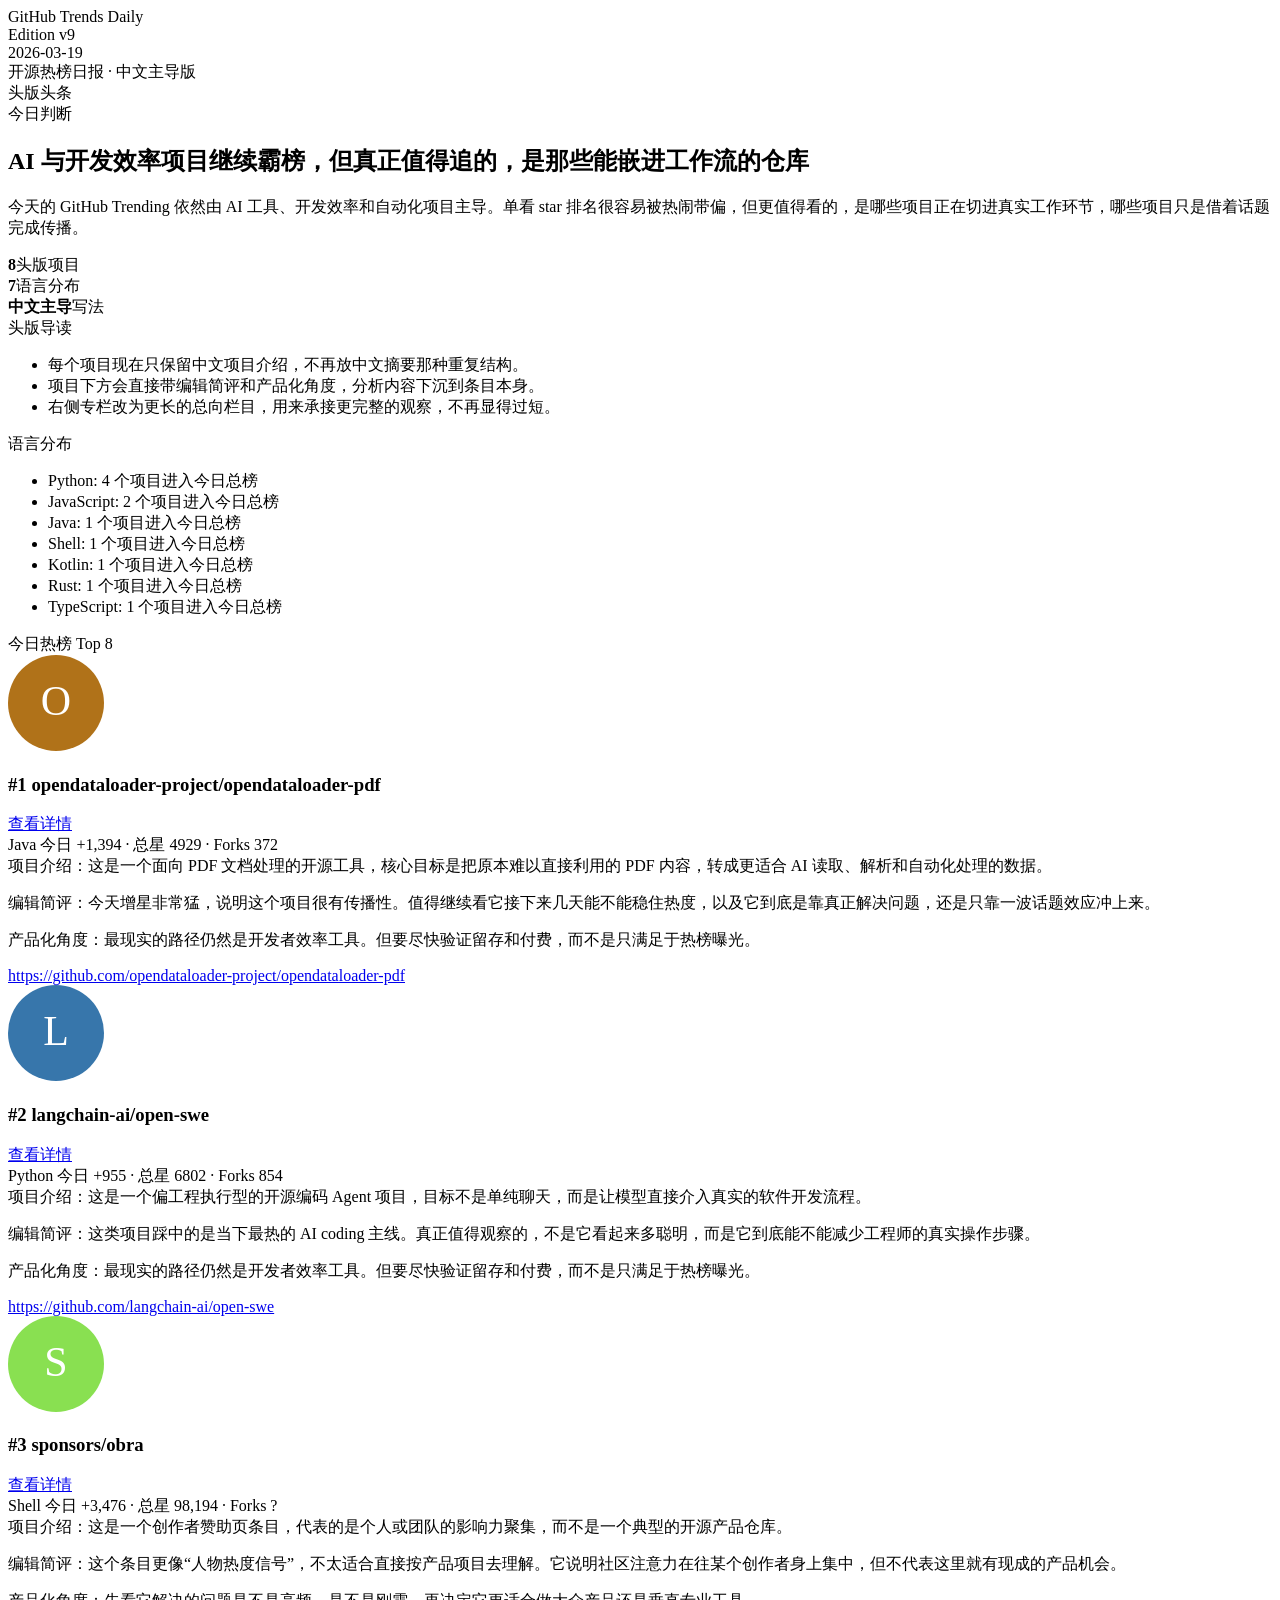
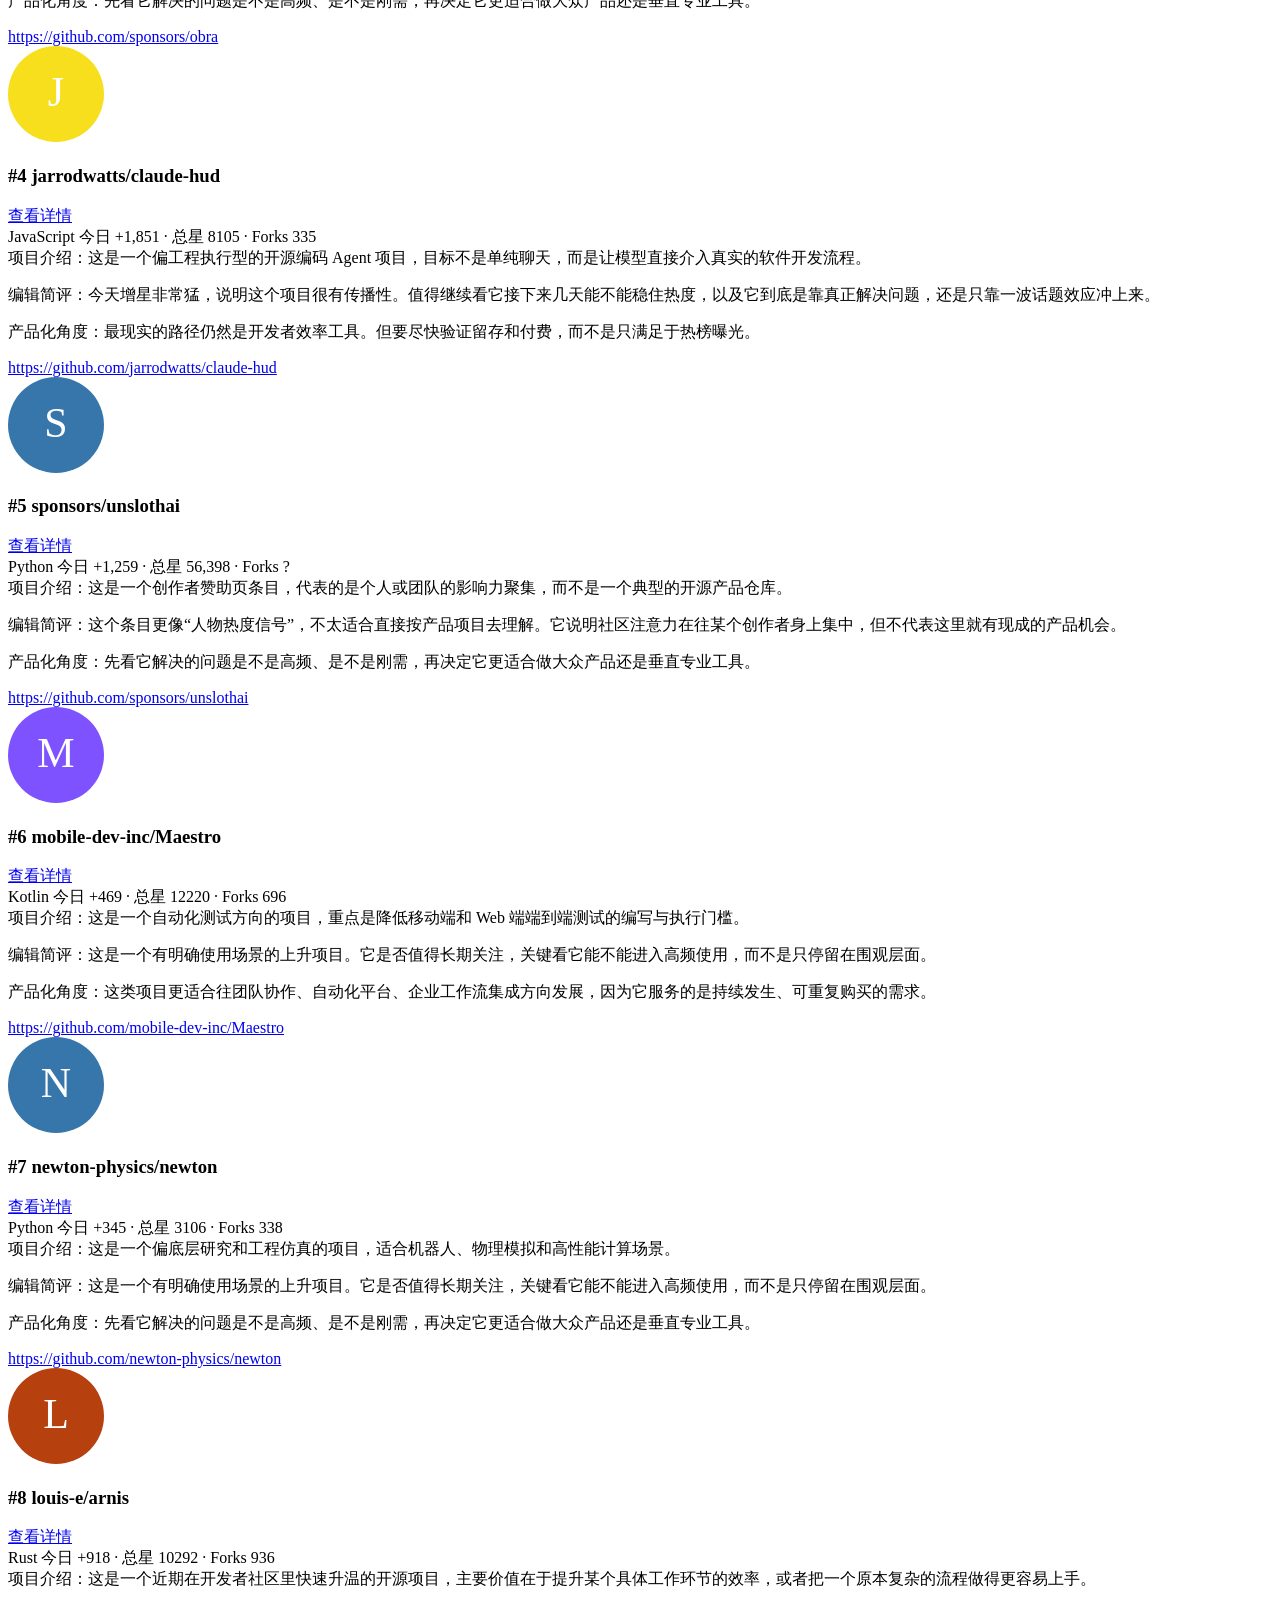
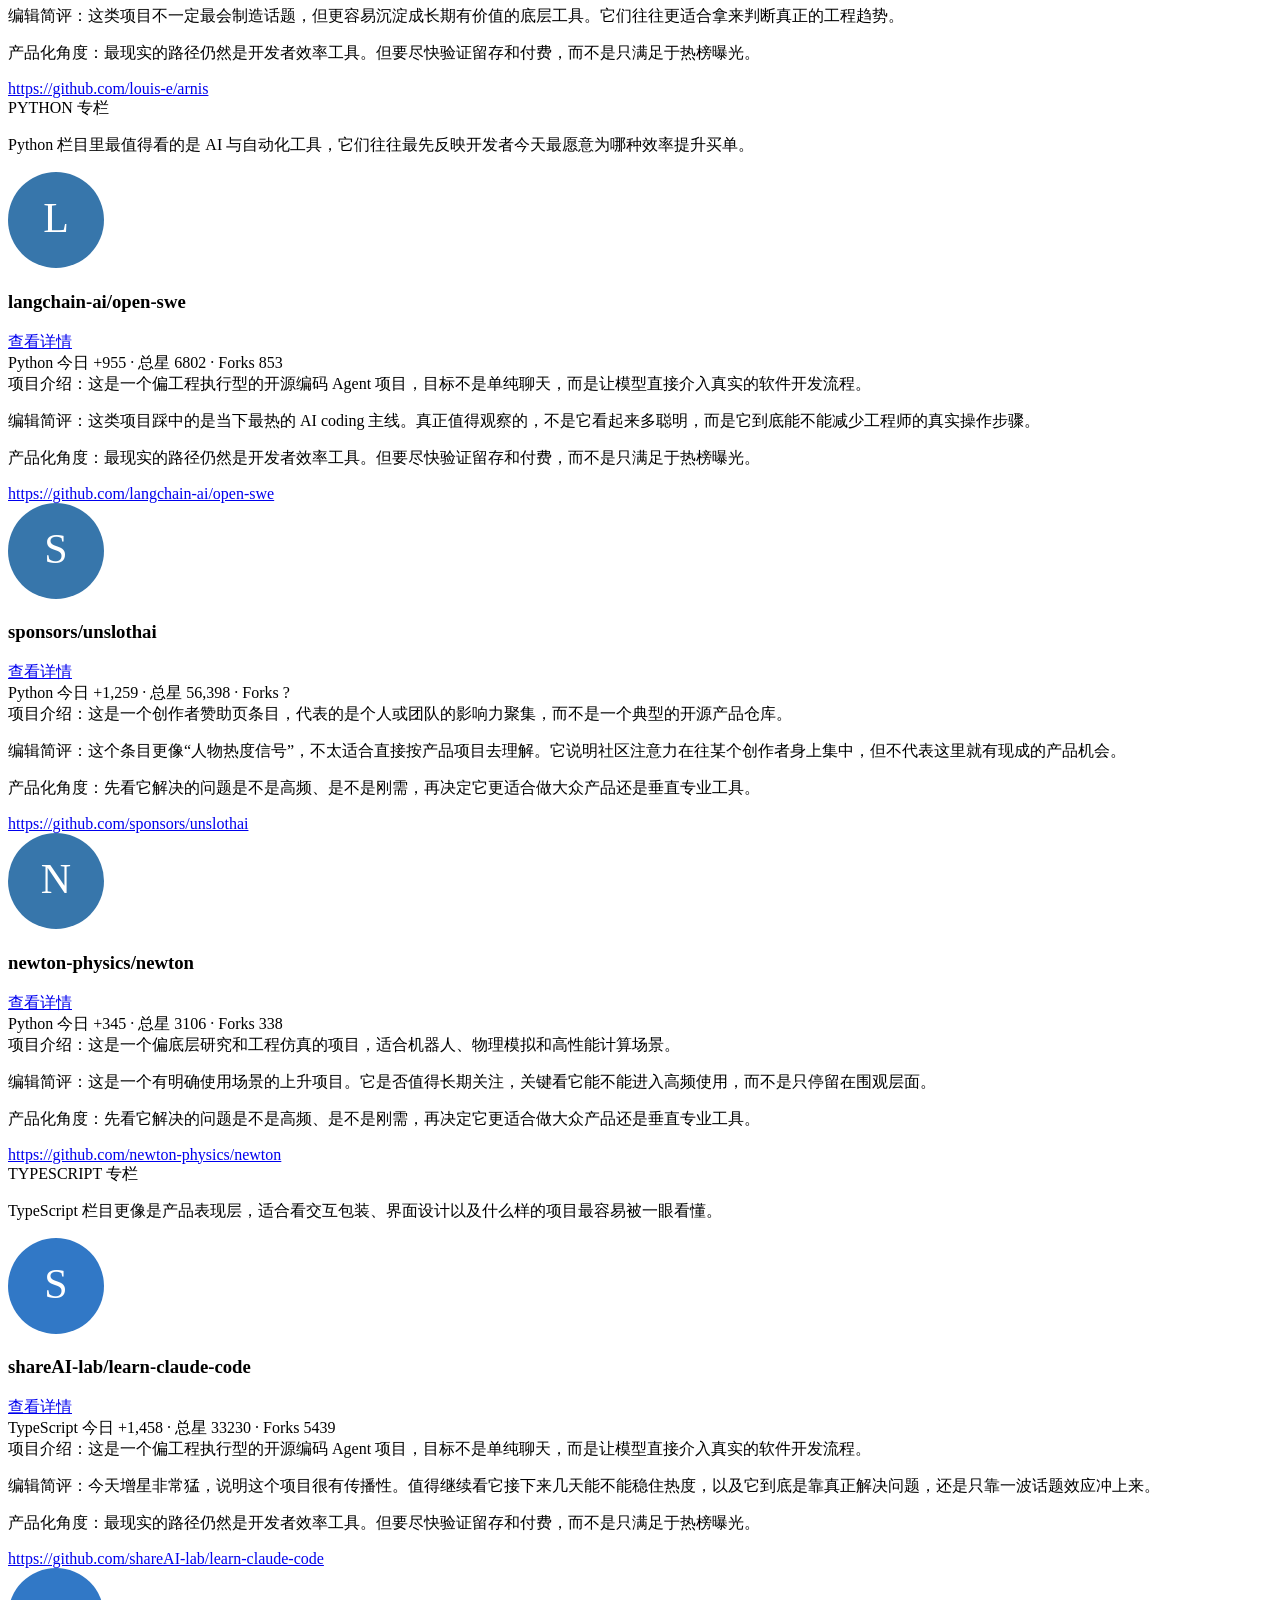
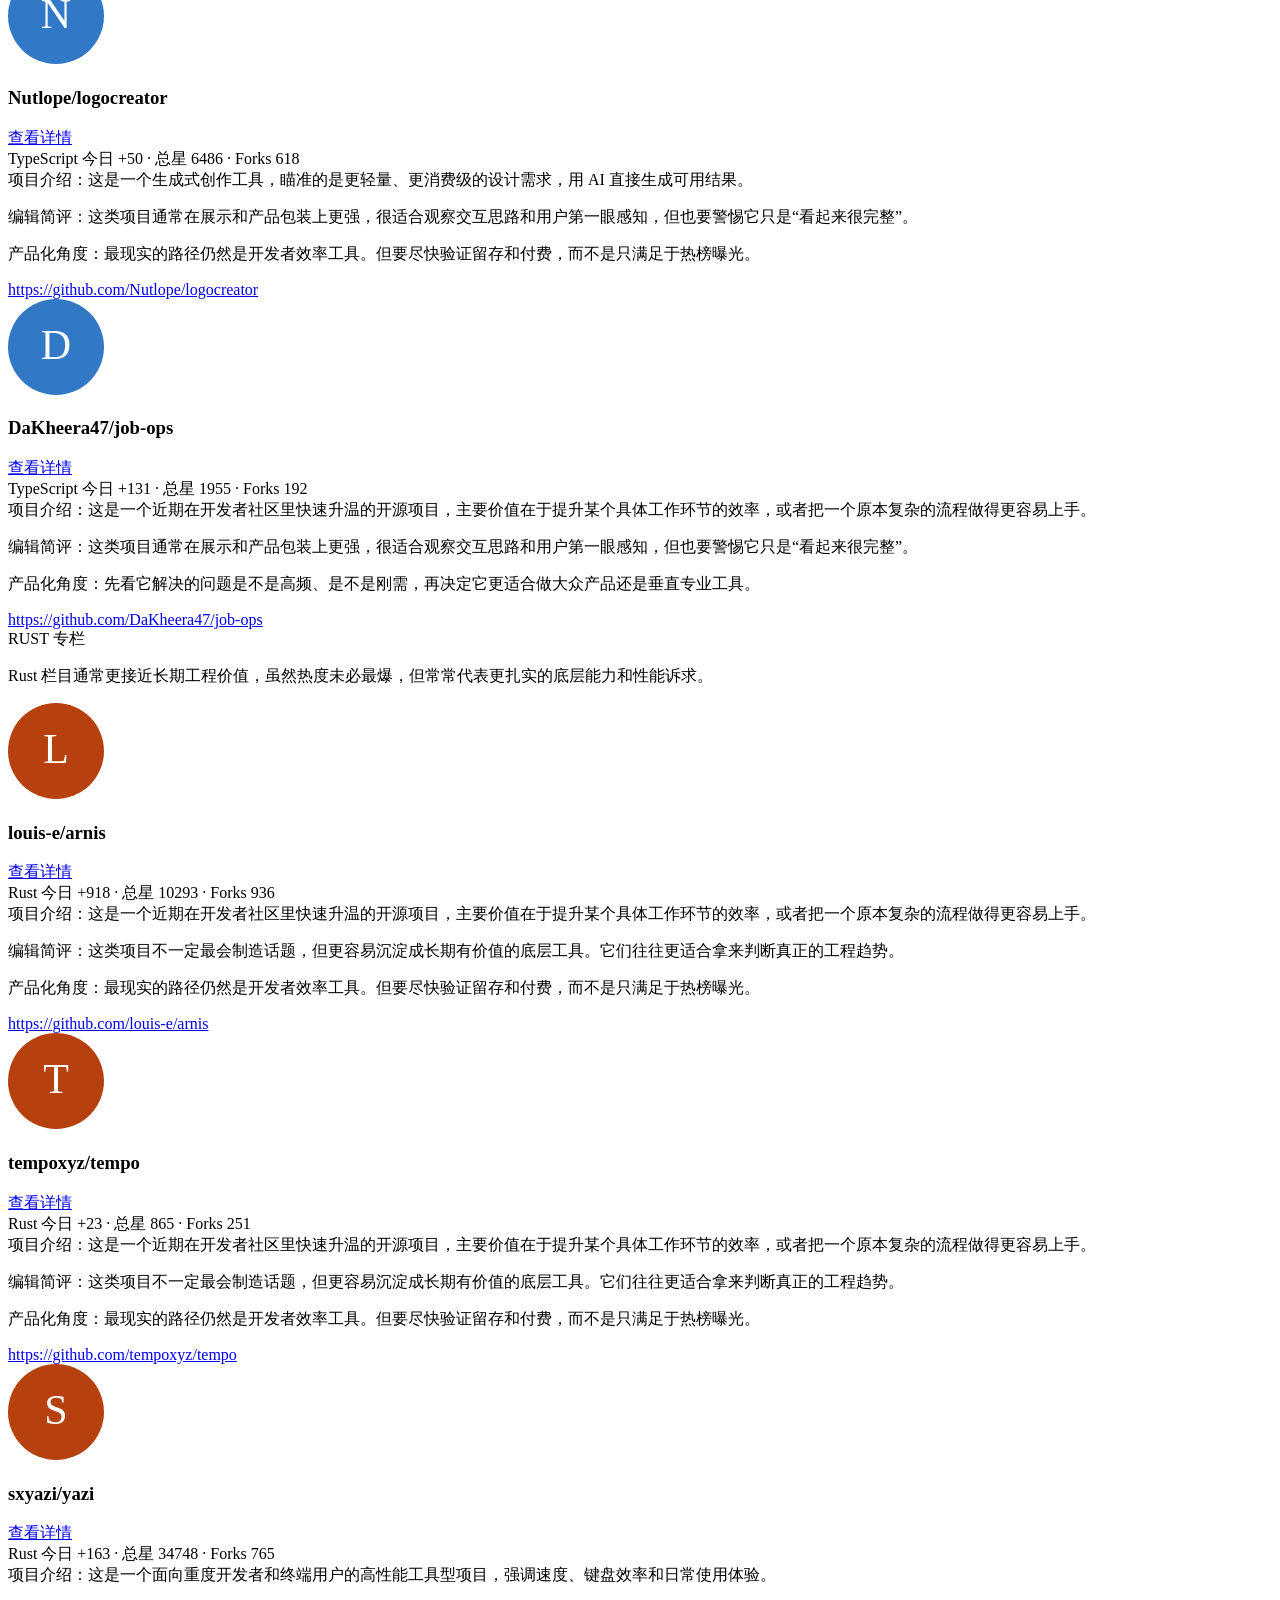
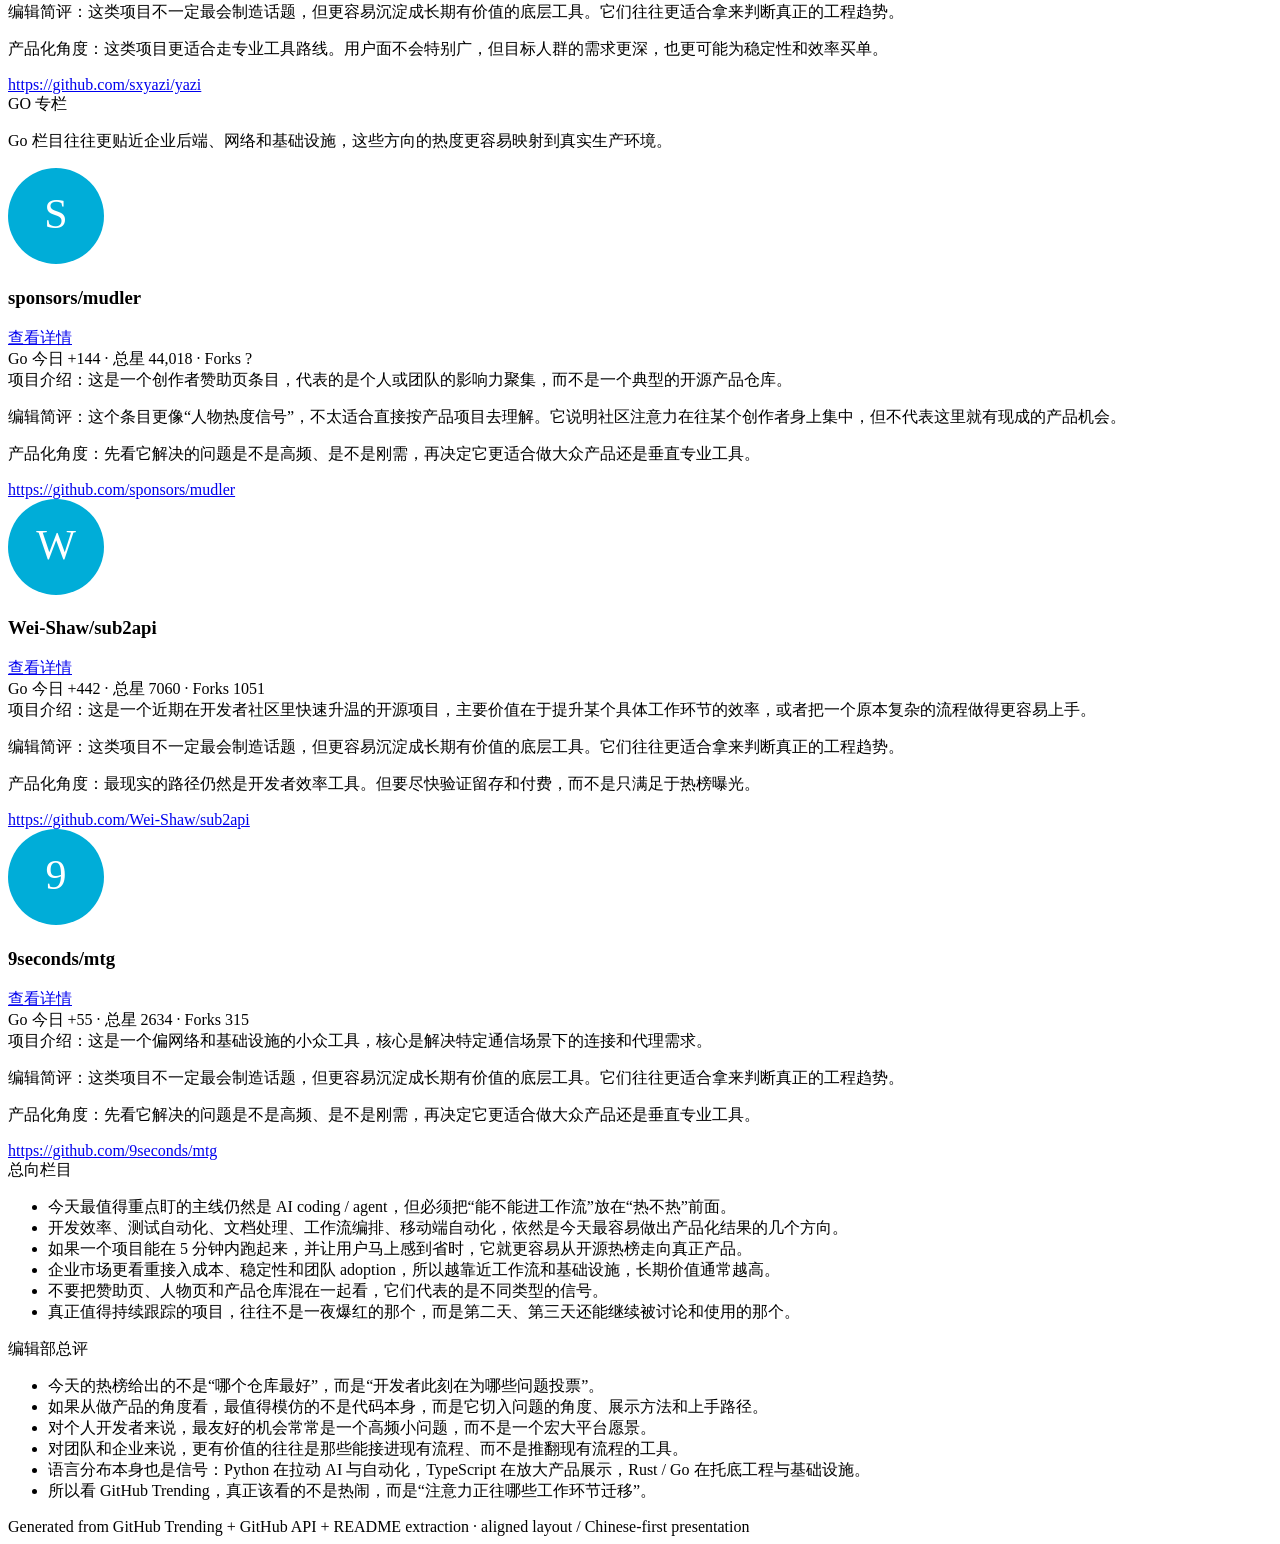
==== archives/2026-03-19-v9.html @ ec538b13 "feat: add detail button and separate bottom link spacing" ====
<!doctype html><html lang='zh-CN'><head><meta charset='utf-8'/><meta name='viewport' content='width=device-width, initial-scale=1'/><title>GitHub Trends Daily v9 - 2026-03-19</title><link rel='stylesheet' href='./assets/styles.css'/></head><body><div class='wrap'><div class='top'><div class='brand'>GitHub Trends Daily</div><div class='edition'>Edition v9<br>2026-03-19</div></div><div class='sub'>开源热榜日报 · 中文主导版</div><section class='hero'><div class='section'>头版头条</div><div class='hero-grid'><div><div class='hero-kicker'>今日判断</div><h1>AI 与开发效率项目继续霸榜，但真正值得追的，是那些能嵌进工作流的仓库</h1><p>今天的 GitHub Trending 依然由 AI 工具、开发效率和自动化项目主导。单看 star 排名很容易被热闹带偏，但更值得看的，是哪些项目正在切进真实工作环节，哪些项目只是借着话题完成传播。</p><div class='statbox'><div class='stat'><strong>8</strong>头版项目</div><div class='stat'><strong>7</strong>语言分布</div><div class='stat'><strong>中文主导</strong>写法</div></div></div><div class='hero-side'><div class='hero-kicker'>头版导读</div><ul class='hero-list'><li>每个项目现在只保留中文项目介绍，不再放中文摘要那种重复结构。</li><li>项目下方会直接带编辑简评和产品化角度，分析内容下沉到条目本身。</li><li>右侧专栏改为更长的总向栏目，用来承接更完整的观察，不再显得过短。</li></ul><div class='hero-kicker' style='margin-top:14px;'>语言分布</div><ul class='hero-list'><li>Python: 4 个项目进入今日总榜</li><li>JavaScript: 2 个项目进入今日总榜</li><li>Java: 1 个项目进入今日总榜</li><li>Shell: 1 个项目进入今日总榜</li><li>Kotlin: 1 个项目进入今日总榜</li><li>Rust: 1 个项目进入今日总榜</li><li>TypeScript: 1 个项目进入今日总榜</li></ul></div></div></section><div class='grid'><main class='leftcol'><section class='panel'><div class='section'>今日热榜 Top 8</div><article class='repo'><div><img class='avatar' src='[data-uri]' alt='opendataloader-project/opendataloader-pdf'></div><div class='repo-main'><div class='repo-head'><h3 class='title'>#1 opendataloader-project/opendataloader-pdf</h3><a class='detail-btn' href='https://github.com/opendataloader-project/opendataloader-pdf' target='_blank'>查看详情</a></div><div class='meta'><span class='tag'>Java</span> 今日 +1,394 · 总星 4929 · Forks 372</div><div class='introline'>项目介绍：这是一个面向 PDF 文档处理的开源工具，核心目标是把原本难以直接利用的 PDF 内容，转成更适合 AI 读取、解析和自动化处理的数据。</div><div class='commentary'><p>编辑简评：今天增星非常猛，说明这个项目很有传播性。值得继续看它接下来几天能不能稳住热度，以及它到底是靠真正解决问题，还是只靠一波话题效应冲上来。</p><p>产品化角度：最现实的路径仍然是开发者效率工具。但要尽快验证留存和付费，而不是只满足于热榜曝光。</p></div><div class='meta repo-link'><a href='https://github.com/opendataloader-project/opendataloader-pdf' target='_blank'>https://github.com/opendataloader-project/opendataloader-pdf</a></div></div></article><article class='repo'><div><img class='avatar' src='[data-uri]' alt='langchain-ai/open-swe'></div><div class='repo-main'><div class='repo-head'><h3 class='title'>#2 langchain-ai/open-swe</h3><a class='detail-btn' href='https://github.com/langchain-ai/open-swe' target='_blank'>查看详情</a></div><div class='meta'><span class='tag'>Python</span> 今日 +955 · 总星 6802 · Forks 854</div><div class='introline'>项目介绍：这是一个偏工程执行型的开源编码 Agent 项目，目标不是单纯聊天，而是让模型直接介入真实的软件开发流程。</div><div class='commentary'><p>编辑简评：这类项目踩中的是当下最热的 AI coding 主线。真正值得观察的，不是它看起来多聪明，而是它到底能不能减少工程师的真实操作步骤。</p><p>产品化角度：最现实的路径仍然是开发者效率工具。但要尽快验证留存和付费，而不是只满足于热榜曝光。</p></div><div class='meta repo-link'><a href='https://github.com/langchain-ai/open-swe' target='_blank'>https://github.com/langchain-ai/open-swe</a></div></div></article><article class='repo'><div><img class='avatar' src='[data-uri]' alt='sponsors/obra'></div><div class='repo-main'><div class='repo-head'><h3 class='title'>#3 sponsors/obra</h3><a class='detail-btn' href='https://github.com/sponsors/obra' target='_blank'>查看详情</a></div><div class='meta'><span class='tag'>Shell</span> 今日 +3,476 · 总星 98,194 · Forks ?</div><div class='introline'>项目介绍：这是一个创作者赞助页条目，代表的是个人或团队的影响力聚集，而不是一个典型的开源产品仓库。</div><div class='commentary'><p>编辑简评：这个条目更像“人物热度信号”，不太适合直接按产品项目去理解。它说明社区注意力在往某个创作者身上集中，但不代表这里就有现成的产品机会。</p><p>产品化角度：先看它解决的问题是不是高频、是不是刚需，再决定它更适合做大众产品还是垂直专业工具。</p></div><div class='meta repo-link'><a href='https://github.com/sponsors/obra' target='_blank'>https://github.com/sponsors/obra</a></div></div></article><article class='repo'><div><img class='avatar' src='[data-uri]' alt='jarrodwatts/claude-hud'></div><div class='repo-main'><div class='repo-head'><h3 class='title'>#4 jarrodwatts/claude-hud</h3><a class='detail-btn' href='https://github.com/jarrodwatts/claude-hud' target='_blank'>查看详情</a></div><div class='meta'><span class='tag'>JavaScript</span> 今日 +1,851 · 总星 8105 · Forks 335</div><div class='introline'>项目介绍：这是一个偏工程执行型的开源编码 Agent 项目，目标不是单纯聊天，而是让模型直接介入真实的软件开发流程。</div><div class='commentary'><p>编辑简评：今天增星非常猛，说明这个项目很有传播性。值得继续看它接下来几天能不能稳住热度，以及它到底是靠真正解决问题，还是只靠一波话题效应冲上来。</p><p>产品化角度：最现实的路径仍然是开发者效率工具。但要尽快验证留存和付费，而不是只满足于热榜曝光。</p></div><div class='meta repo-link'><a href='https://github.com/jarrodwatts/claude-hud' target='_blank'>https://github.com/jarrodwatts/claude-hud</a></div></div></article><article class='repo'><div><img class='avatar' src='[data-uri]' alt='sponsors/unslothai'></div><div class='repo-main'><div class='repo-head'><h3 class='title'>#5 sponsors/unslothai</h3><a class='detail-btn' href='https://github.com/sponsors/unslothai' target='_blank'>查看详情</a></div><div class='meta'><span class='tag'>Python</span> 今日 +1,259 · 总星 56,398 · Forks ?</div><div class='introline'>项目介绍：这是一个创作者赞助页条目，代表的是个人或团队的影响力聚集，而不是一个典型的开源产品仓库。</div><div class='commentary'><p>编辑简评：这个条目更像“人物热度信号”，不太适合直接按产品项目去理解。它说明社区注意力在往某个创作者身上集中，但不代表这里就有现成的产品机会。</p><p>产品化角度：先看它解决的问题是不是高频、是不是刚需，再决定它更适合做大众产品还是垂直专业工具。</p></div><div class='meta repo-link'><a href='https://github.com/sponsors/unslothai' target='_blank'>https://github.com/sponsors/unslothai</a></div></div></article><article class='repo'><div><img class='avatar' src='[data-uri]' alt='mobile-dev-inc/Maestro'></div><div class='repo-main'><div class='repo-head'><h3 class='title'>#6 mobile-dev-inc/Maestro</h3><a class='detail-btn' href='https://github.com/mobile-dev-inc/Maestro' target='_blank'>查看详情</a></div><div class='meta'><span class='tag'>Kotlin</span> 今日 +469 · 总星 12220 · Forks 696</div><div class='introline'>项目介绍：这是一个自动化测试方向的项目，重点是降低移动端和 Web 端端到端测试的编写与执行门槛。</div><div class='commentary'><p>编辑简评：这是一个有明确使用场景的上升项目。它是否值得长期关注，关键看它能不能进入高频使用，而不是只停留在围观层面。</p><p>产品化角度：这类项目更适合往团队协作、自动化平台、企业工作流集成方向发展，因为它服务的是持续发生、可重复购买的需求。</p></div><div class='meta repo-link'><a href='https://github.com/mobile-dev-inc/Maestro' target='_blank'>https://github.com/mobile-dev-inc/Maestro</a></div></div></article><article class='repo'><div><img class='avatar' src='[data-uri]' alt='newton-physics/newton'></div><div class='repo-main'><div class='repo-head'><h3 class='title'>#7 newton-physics/newton</h3><a class='detail-btn' href='https://github.com/newton-physics/newton' target='_blank'>查看详情</a></div><div class='meta'><span class='tag'>Python</span> 今日 +345 · 总星 3106 · Forks 338</div><div class='introline'>项目介绍：这是一个偏底层研究和工程仿真的项目，适合机器人、物理模拟和高性能计算场景。</div><div class='commentary'><p>编辑简评：这是一个有明确使用场景的上升项目。它是否值得长期关注，关键看它能不能进入高频使用，而不是只停留在围观层面。</p><p>产品化角度：先看它解决的问题是不是高频、是不是刚需，再决定它更适合做大众产品还是垂直专业工具。</p></div><div class='meta repo-link'><a href='https://github.com/newton-physics/newton' target='_blank'>https://github.com/newton-physics/newton</a></div></div></article><article class='repo'><div><img class='avatar' src='[data-uri]' alt='louis-e/arnis'></div><div class='repo-main'><div class='repo-head'><h3 class='title'>#8 louis-e/arnis</h3><a class='detail-btn' href='https://github.com/louis-e/arnis' target='_blank'>查看详情</a></div><div class='meta'><span class='tag'>Rust</span> 今日 +918 · 总星 10292 · Forks 936</div><div class='introline'>项目介绍：这是一个近期在开发者社区里快速升温的开源项目，主要价值在于提升某个具体工作环节的效率，或者把一个原本复杂的流程做得更容易上手。</div><div class='commentary'><p>编辑简评：这类项目不一定最会制造话题，但更容易沉淀成长期有价值的底层工具。它们往往更适合拿来判断真正的工程趋势。</p><p>产品化角度：最现实的路径仍然是开发者效率工具。但要尽快验证留存和付费，而不是只满足于热榜曝光。</p></div><div class='meta repo-link'><a href='https://github.com/louis-e/arnis' target='_blank'>https://github.com/louis-e/arnis</a></div></div></article></section><section class='panel'><div class='section'>PYTHON 专栏</div><p class='mini'>Python 栏目里最值得看的是 AI 与自动化工具，它们往往最先反映开发者今天最愿意为哪种效率提升买单。</p><article class='repo'><div><img class='avatar' src='[data-uri]' alt='langchain-ai/open-swe'></div><div class='repo-main'><div class='repo-head'><h3 class='title'>langchain-ai/open-swe</h3><a class='detail-btn' href='https://github.com/langchain-ai/open-swe' target='_blank'>查看详情</a></div><div class='meta'><span class='tag'>Python</span> 今日 +955 · 总星 6802 · Forks 853</div><div class='introline'>项目介绍：这是一个偏工程执行型的开源编码 Agent 项目，目标不是单纯聊天，而是让模型直接介入真实的软件开发流程。</div><div class='commentary'><p>编辑简评：这类项目踩中的是当下最热的 AI coding 主线。真正值得观察的，不是它看起来多聪明，而是它到底能不能减少工程师的真实操作步骤。</p><p>产品化角度：最现实的路径仍然是开发者效率工具。但要尽快验证留存和付费，而不是只满足于热榜曝光。</p></div><div class='meta repo-link'><a href='https://github.com/langchain-ai/open-swe' target='_blank'>https://github.com/langchain-ai/open-swe</a></div></div></article><article class='repo'><div><img class='avatar' src='[data-uri]' alt='sponsors/unslothai'></div><div class='repo-main'><div class='repo-head'><h3 class='title'>sponsors/unslothai</h3><a class='detail-btn' href='https://github.com/sponsors/unslothai' target='_blank'>查看详情</a></div><div class='meta'><span class='tag'>Python</span> 今日 +1,259 · 总星 56,398 · Forks ?</div><div class='introline'>项目介绍：这是一个创作者赞助页条目，代表的是个人或团队的影响力聚集，而不是一个典型的开源产品仓库。</div><div class='commentary'><p>编辑简评：这个条目更像“人物热度信号”，不太适合直接按产品项目去理解。它说明社区注意力在往某个创作者身上集中，但不代表这里就有现成的产品机会。</p><p>产品化角度：先看它解决的问题是不是高频、是不是刚需，再决定它更适合做大众产品还是垂直专业工具。</p></div><div class='meta repo-link'><a href='https://github.com/sponsors/unslothai' target='_blank'>https://github.com/sponsors/unslothai</a></div></div></article><article class='repo'><div><img class='avatar' src='[data-uri]' alt='newton-physics/newton'></div><div class='repo-main'><div class='repo-head'><h3 class='title'>newton-physics/newton</h3><a class='detail-btn' href='https://github.com/newton-physics/newton' target='_blank'>查看详情</a></div><div class='meta'><span class='tag'>Python</span> 今日 +345 · 总星 3106 · Forks 338</div><div class='introline'>项目介绍：这是一个偏底层研究和工程仿真的项目，适合机器人、物理模拟和高性能计算场景。</div><div class='commentary'><p>编辑简评：这是一个有明确使用场景的上升项目。它是否值得长期关注，关键看它能不能进入高频使用，而不是只停留在围观层面。</p><p>产品化角度：先看它解决的问题是不是高频、是不是刚需，再决定它更适合做大众产品还是垂直专业工具。</p></div><div class='meta repo-link'><a href='https://github.com/newton-physics/newton' target='_blank'>https://github.com/newton-physics/newton</a></div></div></article></section><section class='panel'><div class='section'>TYPESCRIPT 专栏</div><p class='mini'>TypeScript 栏目更像是产品表现层，适合看交互包装、界面设计以及什么样的项目最容易被一眼看懂。</p><article class='repo'><div><img class='avatar' src='[data-uri]' alt='shareAI-lab/learn-claude-code'></div><div class='repo-main'><div class='repo-head'><h3 class='title'>shareAI-lab/learn-claude-code</h3><a class='detail-btn' href='https://github.com/shareAI-lab/learn-claude-code' target='_blank'>查看详情</a></div><div class='meta'><span class='tag'>TypeScript</span> 今日 +1,458 · 总星 33230 · Forks 5439</div><div class='introline'>项目介绍：这是一个偏工程执行型的开源编码 Agent 项目，目标不是单纯聊天，而是让模型直接介入真实的软件开发流程。</div><div class='commentary'><p>编辑简评：今天增星非常猛，说明这个项目很有传播性。值得继续看它接下来几天能不能稳住热度，以及它到底是靠真正解决问题，还是只靠一波话题效应冲上来。</p><p>产品化角度：最现实的路径仍然是开发者效率工具。但要尽快验证留存和付费，而不是只满足于热榜曝光。</p></div><div class='meta repo-link'><a href='https://github.com/shareAI-lab/learn-claude-code' target='_blank'>https://github.com/shareAI-lab/learn-claude-code</a></div></div></article><article class='repo'><div><img class='avatar' src='[data-uri]' alt='Nutlope/logocreator'></div><div class='repo-main'><div class='repo-head'><h3 class='title'>Nutlope/logocreator</h3><a class='detail-btn' href='https://github.com/Nutlope/logocreator' target='_blank'>查看详情</a></div><div class='meta'><span class='tag'>TypeScript</span> 今日 +50 · 总星 6486 · Forks 618</div><div class='introline'>项目介绍：这是一个生成式创作工具，瞄准的是更轻量、更消费级的设计需求，用 AI 直接生成可用结果。</div><div class='commentary'><p>编辑简评：这类项目通常在展示和产品包装上更强，很适合观察交互思路和用户第一眼感知，但也要警惕它只是“看起来很完整”。</p><p>产品化角度：最现实的路径仍然是开发者效率工具。但要尽快验证留存和付费，而不是只满足于热榜曝光。</p></div><div class='meta repo-link'><a href='https://github.com/Nutlope/logocreator' target='_blank'>https://github.com/Nutlope/logocreator</a></div></div></article><article class='repo'><div><img class='avatar' src='[data-uri]' alt='DaKheera47/job-ops'></div><div class='repo-main'><div class='repo-head'><h3 class='title'>DaKheera47/job-ops</h3><a class='detail-btn' href='https://github.com/DaKheera47/job-ops' target='_blank'>查看详情</a></div><div class='meta'><span class='tag'>TypeScript</span> 今日 +131 · 总星 1955 · Forks 192</div><div class='introline'>项目介绍：这是一个近期在开发者社区里快速升温的开源项目，主要价值在于提升某个具体工作环节的效率，或者把一个原本复杂的流程做得更容易上手。</div><div class='commentary'><p>编辑简评：这类项目通常在展示和产品包装上更强，很适合观察交互思路和用户第一眼感知，但也要警惕它只是“看起来很完整”。</p><p>产品化角度：先看它解决的问题是不是高频、是不是刚需，再决定它更适合做大众产品还是垂直专业工具。</p></div><div class='meta repo-link'><a href='https://github.com/DaKheera47/job-ops' target='_blank'>https://github.com/DaKheera47/job-ops</a></div></div></article></section><section class='panel'><div class='section'>RUST 专栏</div><p class='mini'>Rust 栏目通常更接近长期工程价值，虽然热度未必最爆，但常常代表更扎实的底层能力和性能诉求。</p><article class='repo'><div><img class='avatar' src='[data-uri]' alt='louis-e/arnis'></div><div class='repo-main'><div class='repo-head'><h3 class='title'>louis-e/arnis</h3><a class='detail-btn' href='https://github.com/louis-e/arnis' target='_blank'>查看详情</a></div><div class='meta'><span class='tag'>Rust</span> 今日 +918 · 总星 10293 · Forks 936</div><div class='introline'>项目介绍：这是一个近期在开发者社区里快速升温的开源项目，主要价值在于提升某个具体工作环节的效率，或者把一个原本复杂的流程做得更容易上手。</div><div class='commentary'><p>编辑简评：这类项目不一定最会制造话题，但更容易沉淀成长期有价值的底层工具。它们往往更适合拿来判断真正的工程趋势。</p><p>产品化角度：最现实的路径仍然是开发者效率工具。但要尽快验证留存和付费，而不是只满足于热榜曝光。</p></div><div class='meta repo-link'><a href='https://github.com/louis-e/arnis' target='_blank'>https://github.com/louis-e/arnis</a></div></div></article><article class='repo'><div><img class='avatar' src='[data-uri]' alt='tempoxyz/tempo'></div><div class='repo-main'><div class='repo-head'><h3 class='title'>tempoxyz/tempo</h3><a class='detail-btn' href='https://github.com/tempoxyz/tempo' target='_blank'>查看详情</a></div><div class='meta'><span class='tag'>Rust</span> 今日 +23 · 总星 865 · Forks 251</div><div class='introline'>项目介绍：这是一个近期在开发者社区里快速升温的开源项目，主要价值在于提升某个具体工作环节的效率，或者把一个原本复杂的流程做得更容易上手。</div><div class='commentary'><p>编辑简评：这类项目不一定最会制造话题，但更容易沉淀成长期有价值的底层工具。它们往往更适合拿来判断真正的工程趋势。</p><p>产品化角度：最现实的路径仍然是开发者效率工具。但要尽快验证留存和付费，而不是只满足于热榜曝光。</p></div><div class='meta repo-link'><a href='https://github.com/tempoxyz/tempo' target='_blank'>https://github.com/tempoxyz/tempo</a></div></div></article><article class='repo'><div><img class='avatar' src='[data-uri]' alt='sxyazi/yazi'></div><div class='repo-main'><div class='repo-head'><h3 class='title'>sxyazi/yazi</h3><a class='detail-btn' href='https://github.com/sxyazi/yazi' target='_blank'>查看详情</a></div><div class='meta'><span class='tag'>Rust</span> 今日 +163 · 总星 34748 · Forks 765</div><div class='introline'>项目介绍：这是一个面向重度开发者和终端用户的高性能工具型项目，强调速度、键盘效率和日常使用体验。</div><div class='commentary'><p>编辑简评：这类项目不一定最会制造话题，但更容易沉淀成长期有价值的底层工具。它们往往更适合拿来判断真正的工程趋势。</p><p>产品化角度：这类项目更适合走专业工具路线。用户面不会特别广，但目标人群的需求更深，也更可能为稳定性和效率买单。</p></div><div class='meta repo-link'><a href='https://github.com/sxyazi/yazi' target='_blank'>https://github.com/sxyazi/yazi</a></div></div></article></section><section class='panel'><div class='section'>GO 专栏</div><p class='mini'>Go 栏目往往更贴近企业后端、网络和基础设施，这些方向的热度更容易映射到真实生产环境。</p><article class='repo'><div><img class='avatar' src='[data-uri]' alt='sponsors/mudler'></div><div class='repo-main'><div class='repo-head'><h3 class='title'>sponsors/mudler</h3><a class='detail-btn' href='https://github.com/sponsors/mudler' target='_blank'>查看详情</a></div><div class='meta'><span class='tag'>Go</span> 今日 +144 · 总星 44,018 · Forks ?</div><div class='introline'>项目介绍：这是一个创作者赞助页条目，代表的是个人或团队的影响力聚集，而不是一个典型的开源产品仓库。</div><div class='commentary'><p>编辑简评：这个条目更像“人物热度信号”，不太适合直接按产品项目去理解。它说明社区注意力在往某个创作者身上集中，但不代表这里就有现成的产品机会。</p><p>产品化角度：先看它解决的问题是不是高频、是不是刚需，再决定它更适合做大众产品还是垂直专业工具。</p></div><div class='meta repo-link'><a href='https://github.com/sponsors/mudler' target='_blank'>https://github.com/sponsors/mudler</a></div></div></article><article class='repo'><div><img class='avatar' src='[data-uri]' alt='Wei-Shaw/sub2api'></div><div class='repo-main'><div class='repo-head'><h3 class='title'>Wei-Shaw/sub2api</h3><a class='detail-btn' href='https://github.com/Wei-Shaw/sub2api' target='_blank'>查看详情</a></div><div class='meta'><span class='tag'>Go</span> 今日 +442 · 总星 7060 · Forks 1051</div><div class='introline'>项目介绍：这是一个近期在开发者社区里快速升温的开源项目，主要价值在于提升某个具体工作环节的效率，或者把一个原本复杂的流程做得更容易上手。</div><div class='commentary'><p>编辑简评：这类项目不一定最会制造话题，但更容易沉淀成长期有价值的底层工具。它们往往更适合拿来判断真正的工程趋势。</p><p>产品化角度：最现实的路径仍然是开发者效率工具。但要尽快验证留存和付费，而不是只满足于热榜曝光。</p></div><div class='meta repo-link'><a href='https://github.com/Wei-Shaw/sub2api' target='_blank'>https://github.com/Wei-Shaw/sub2api</a></div></div></article><article class='repo'><div><img class='avatar' src='[data-uri]' alt='9seconds/mtg'></div><div class='repo-main'><div class='repo-head'><h3 class='title'>9seconds/mtg</h3><a class='detail-btn' href='https://github.com/9seconds/mtg' target='_blank'>查看详情</a></div><div class='meta'><span class='tag'>Go</span> 今日 +55 · 总星 2634 · Forks 315</div><div class='introline'>项目介绍：这是一个偏网络和基础设施的小众工具，核心是解决特定通信场景下的连接和代理需求。</div><div class='commentary'><p>编辑简评：这类项目不一定最会制造话题，但更容易沉淀成长期有价值的底层工具。它们往往更适合拿来判断真正的工程趋势。</p><p>产品化角度：先看它解决的问题是不是高频、是不是刚需，再决定它更适合做大众产品还是垂直专业工具。</p></div><div class='meta repo-link'><a href='https://github.com/9seconds/mtg' target='_blank'>https://github.com/9seconds/mtg</a></div></div></article></section></main><aside class='rightcol'><section class='card'><div class='section'>总向栏目</div><ul class='small'><li>今天最值得重点盯的主线仍然是 AI coding / agent，但必须把“能不能进工作流”放在“热不热”前面。</li><li>开发效率、测试自动化、文档处理、工作流编排、移动端自动化，依然是今天最容易做出产品化结果的几个方向。</li><li>如果一个项目能在 5 分钟内跑起来，并让用户马上感到省时，它就更容易从开源热榜走向真正产品。</li><li>企业市场更看重接入成本、稳定性和团队 adoption，所以越靠近工作流和基础设施，长期价值通常越高。</li><li>不要把赞助页、人物页和产品仓库混在一起看，它们代表的是不同类型的信号。</li><li>真正值得持续跟踪的项目，往往不是一夜爆红的那个，而是第二天、第三天还能继续被讨论和使用的那个。</li></ul></section><section class='card'><div class='section'>编辑部总评</div><ul class='small'><li>今天的热榜给出的不是“哪个仓库最好”，而是“开发者此刻在为哪些问题投票”。</li><li>如果从做产品的角度看，最值得模仿的不是代码本身，而是它切入问题的角度、展示方法和上手路径。</li><li>对个人开发者来说，最友好的机会常常是一个高频小问题，而不是一个宏大平台愿景。</li><li>对团队和企业来说，更有价值的往往是那些能接进现有流程、而不是推翻现有流程的工具。</li><li>语言分布本身也是信号：Python 在拉动 AI 与自动化，TypeScript 在放大产品展示，Rust / Go 在托底工程与基础设施。</li><li>所以看 GitHub Trending，真正该看的不是热闹，而是“注意力正往哪些工作环节迁移”。</li></ul></section></aside></div><div class='footer'>Generated from GitHub Trending + GitHub API + README extraction · aligned layout / Chinese-first presentation</div></div></body></html>
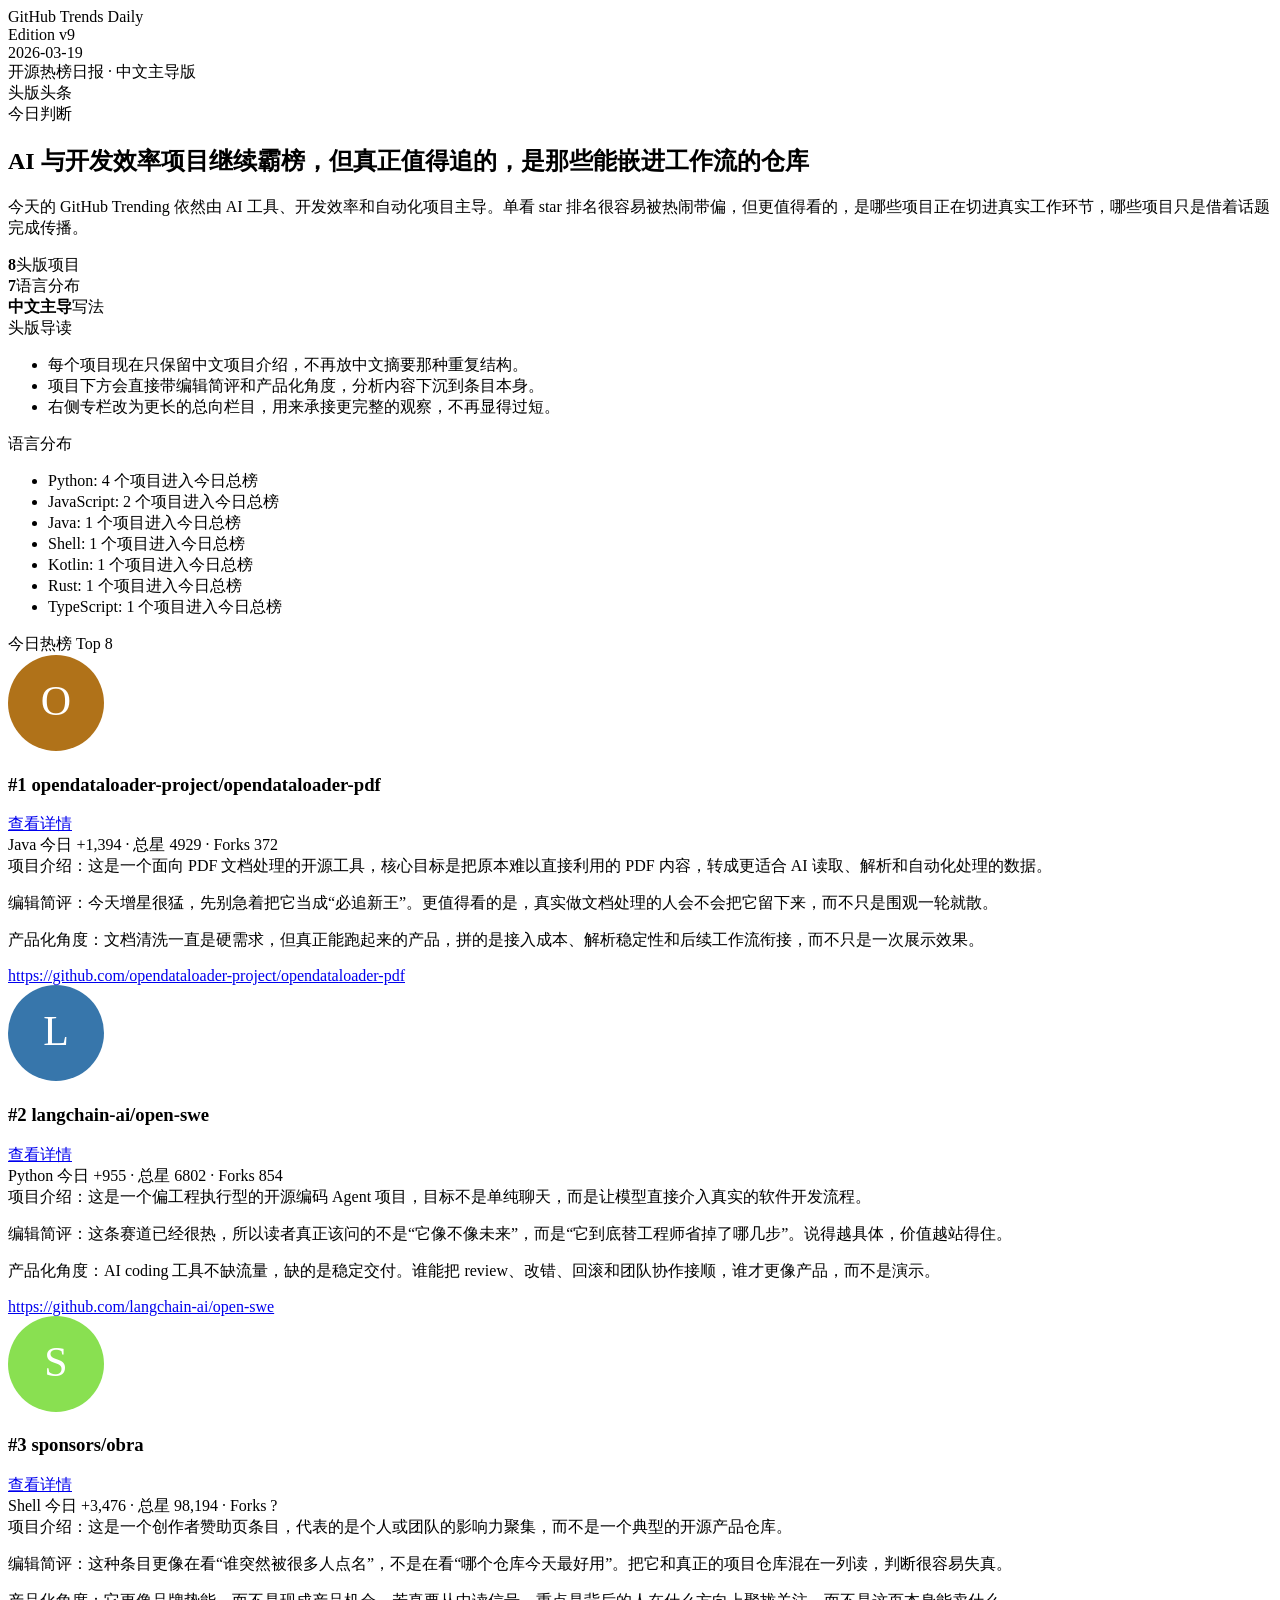
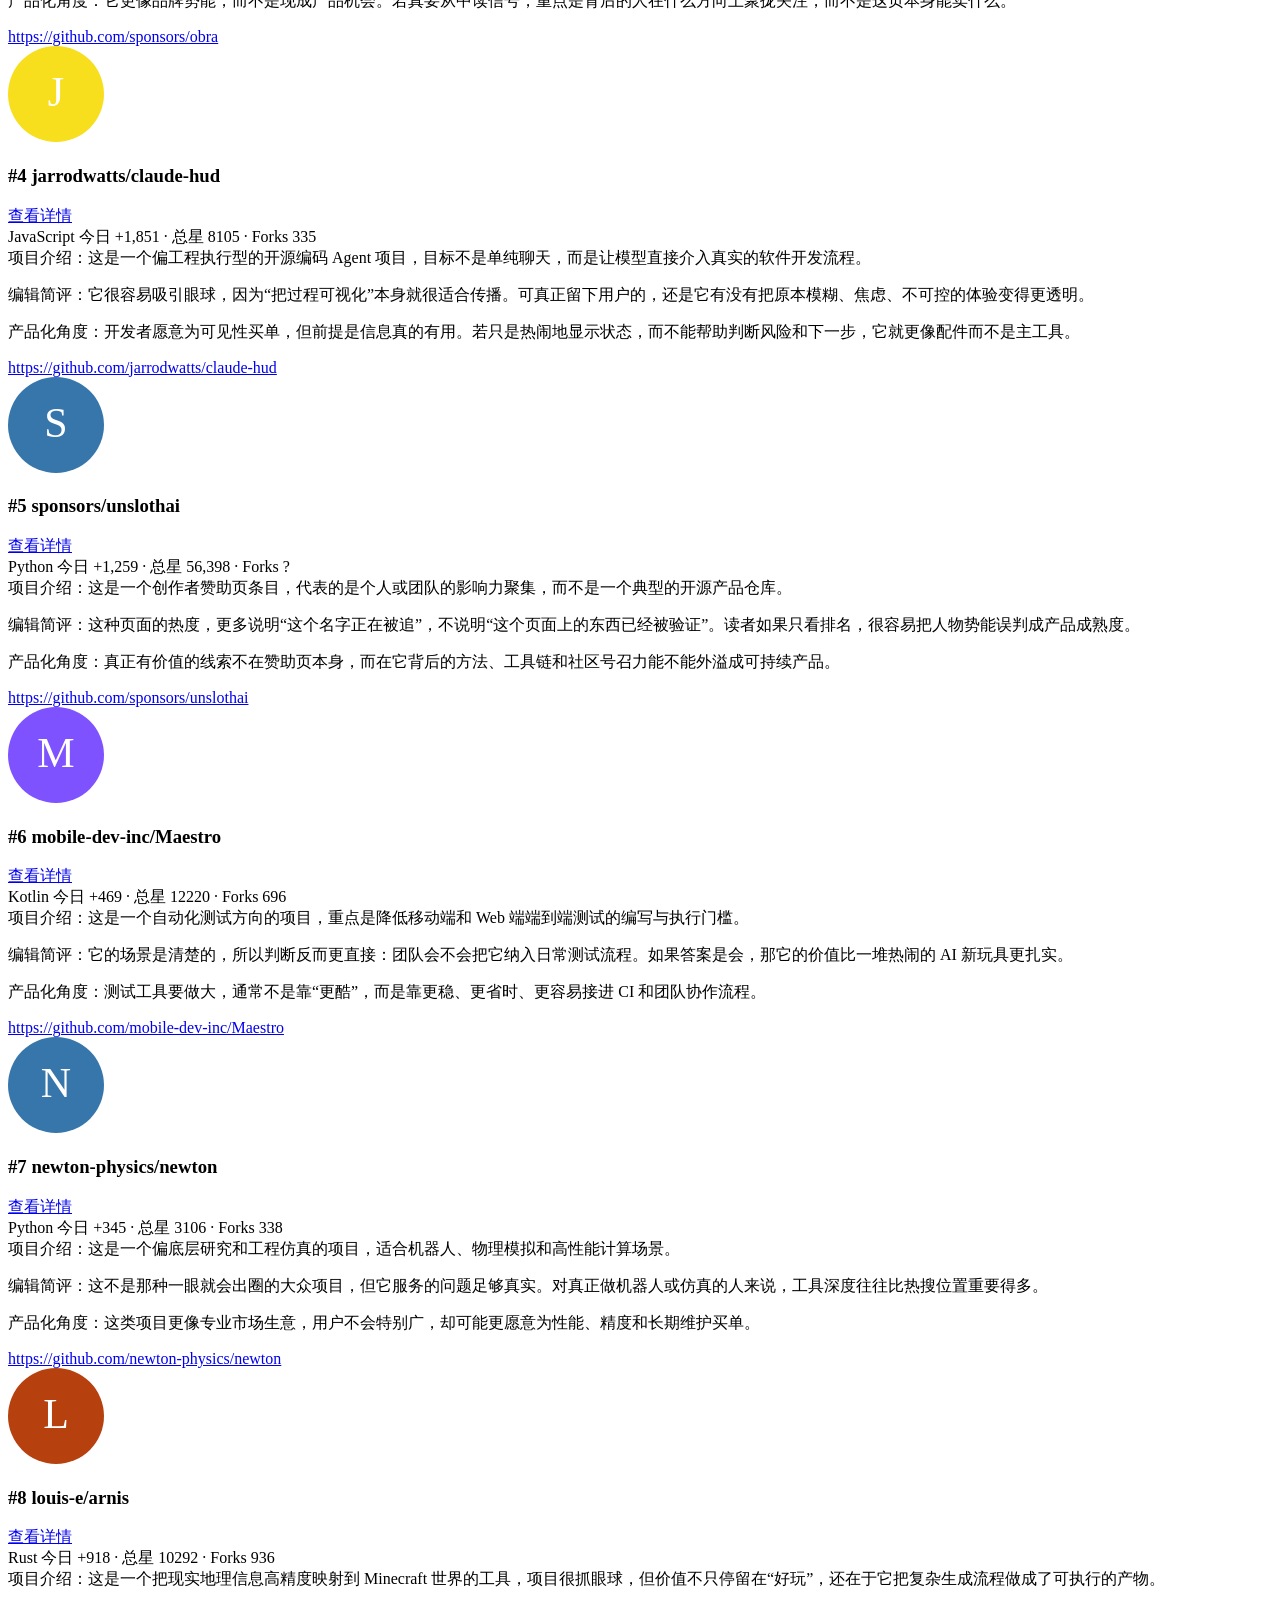
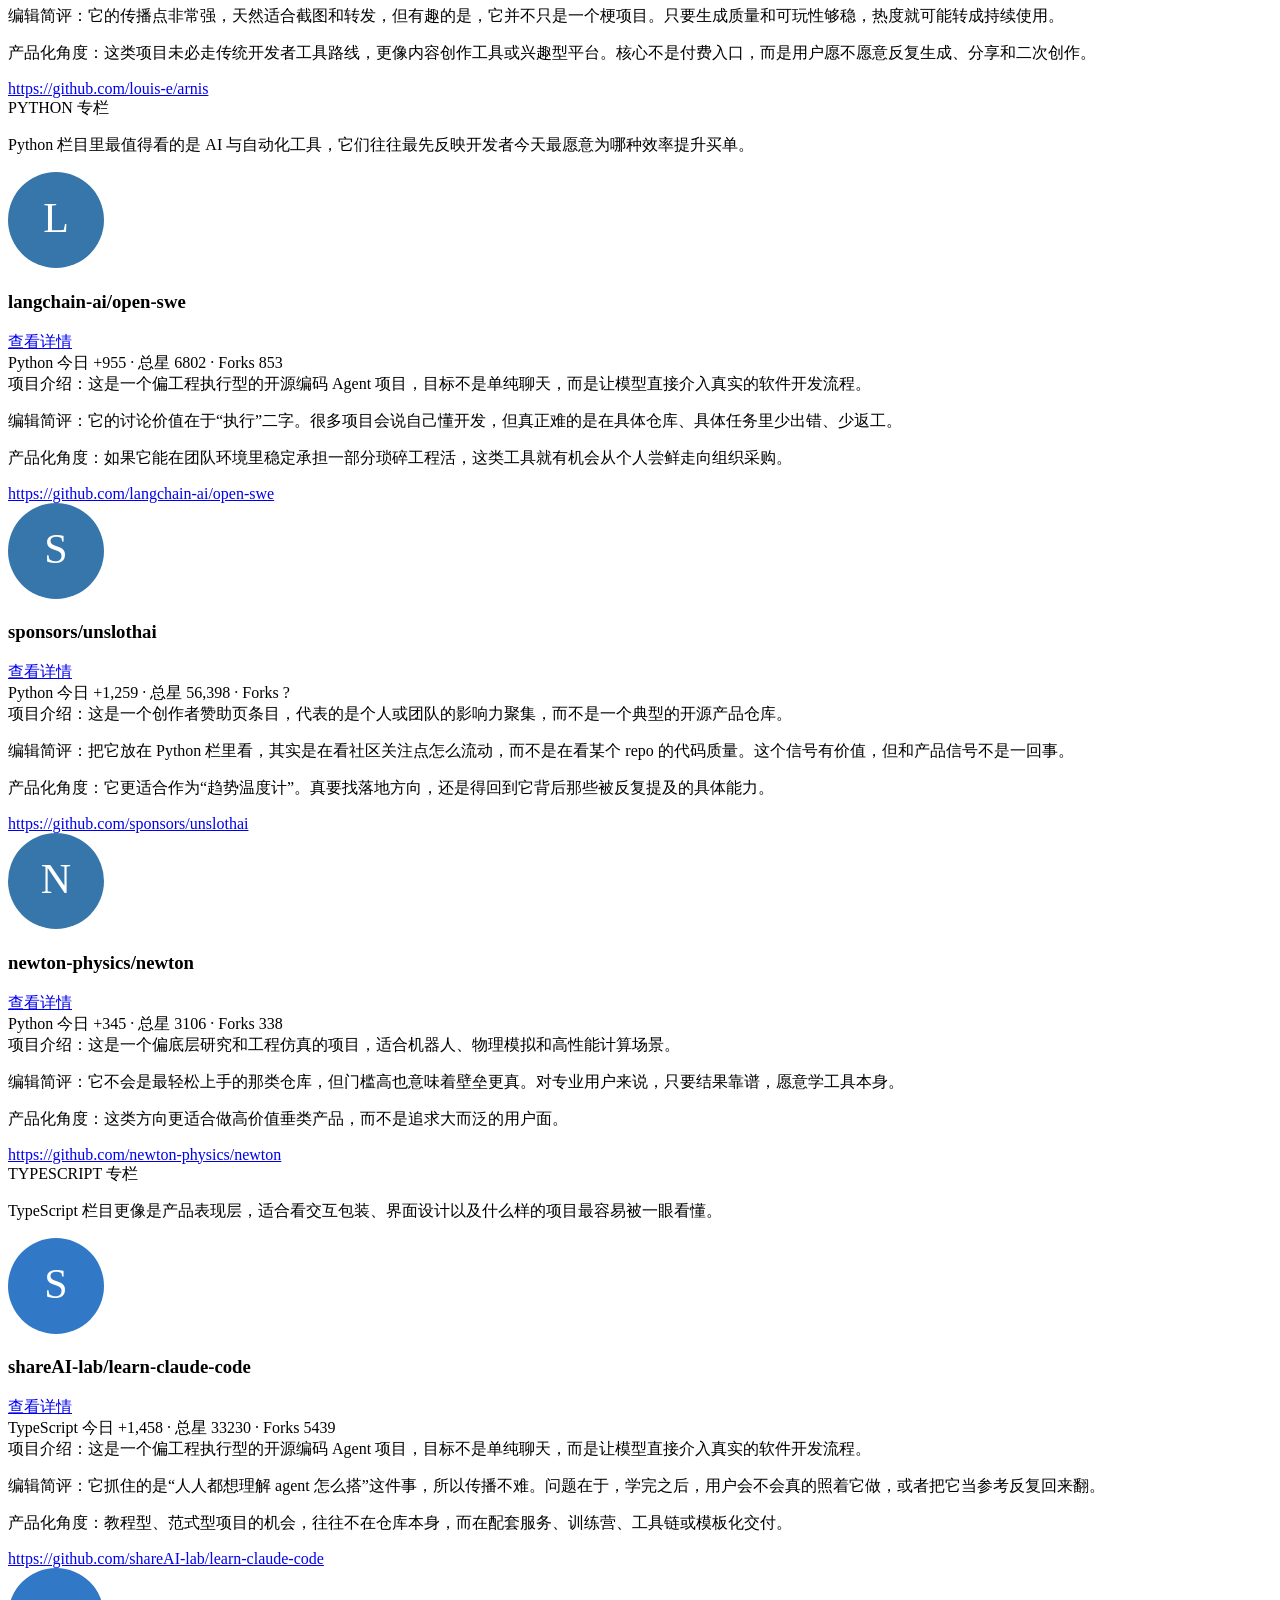
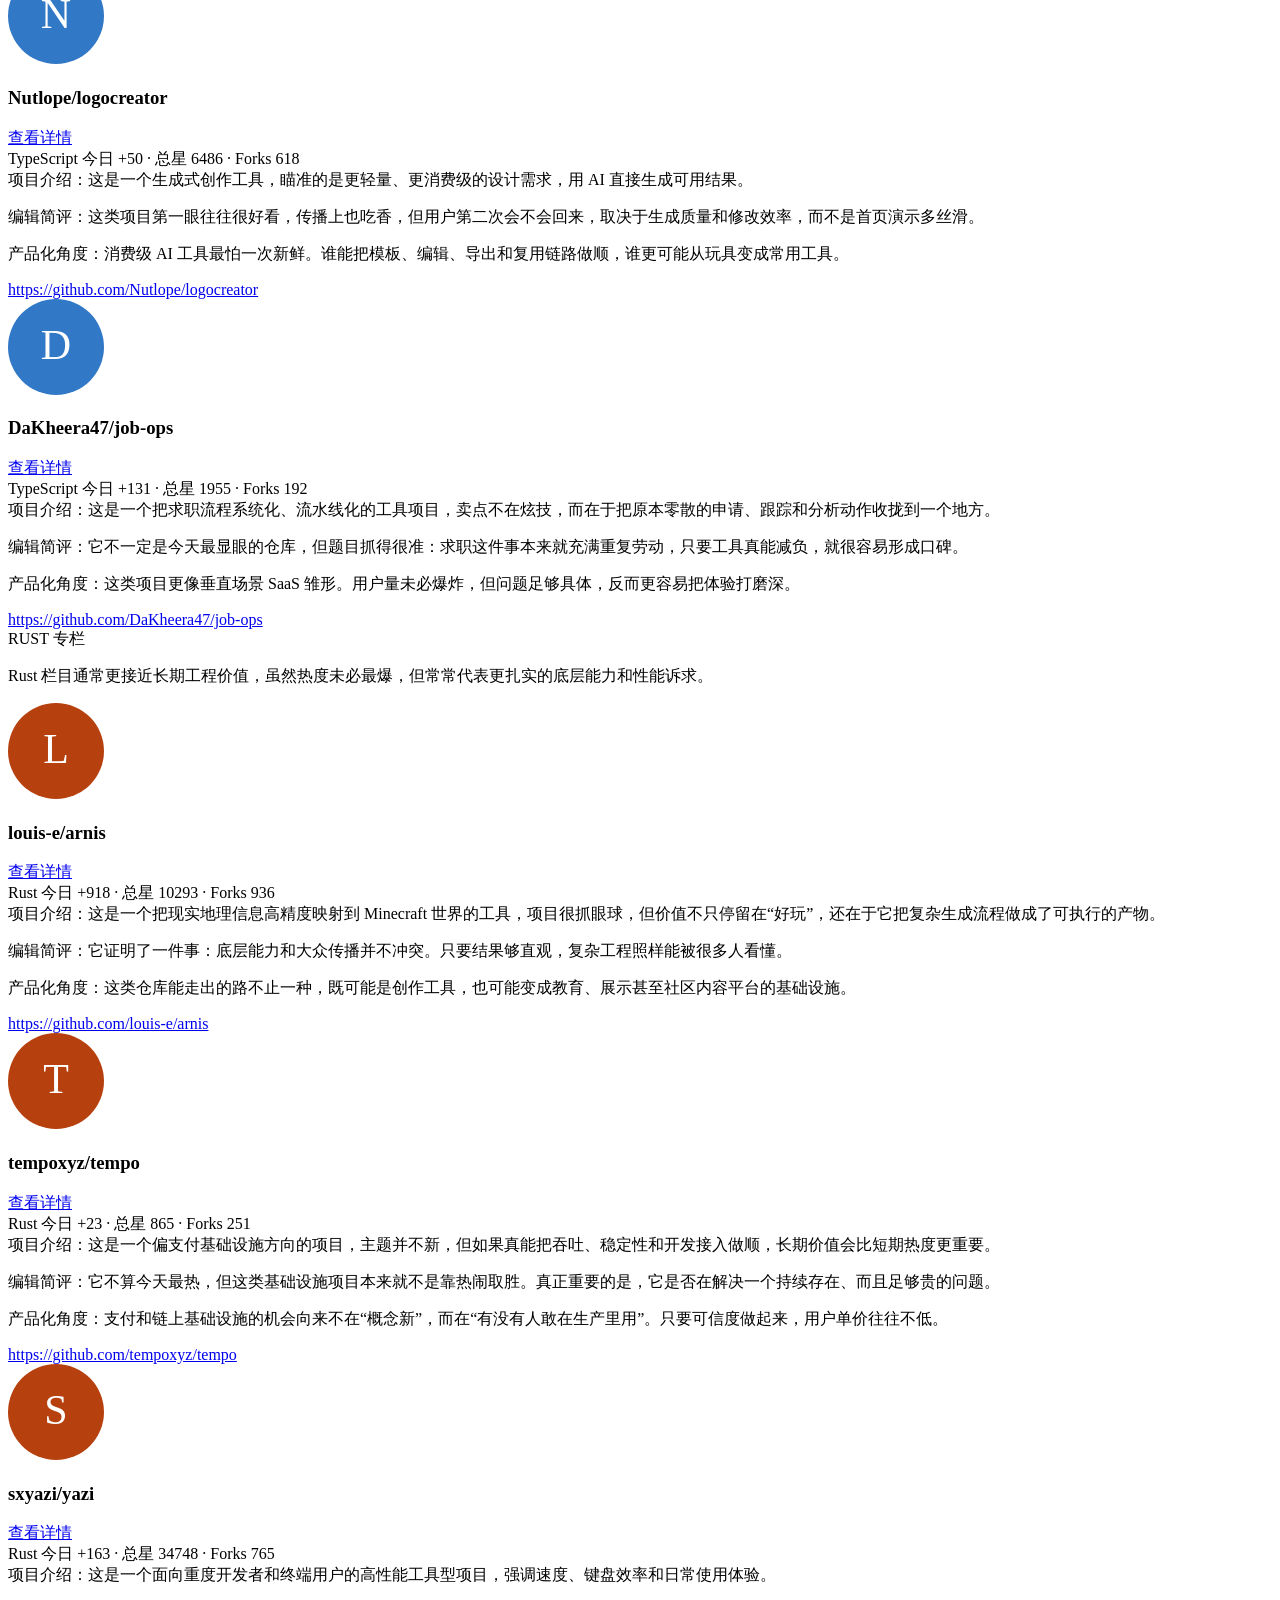
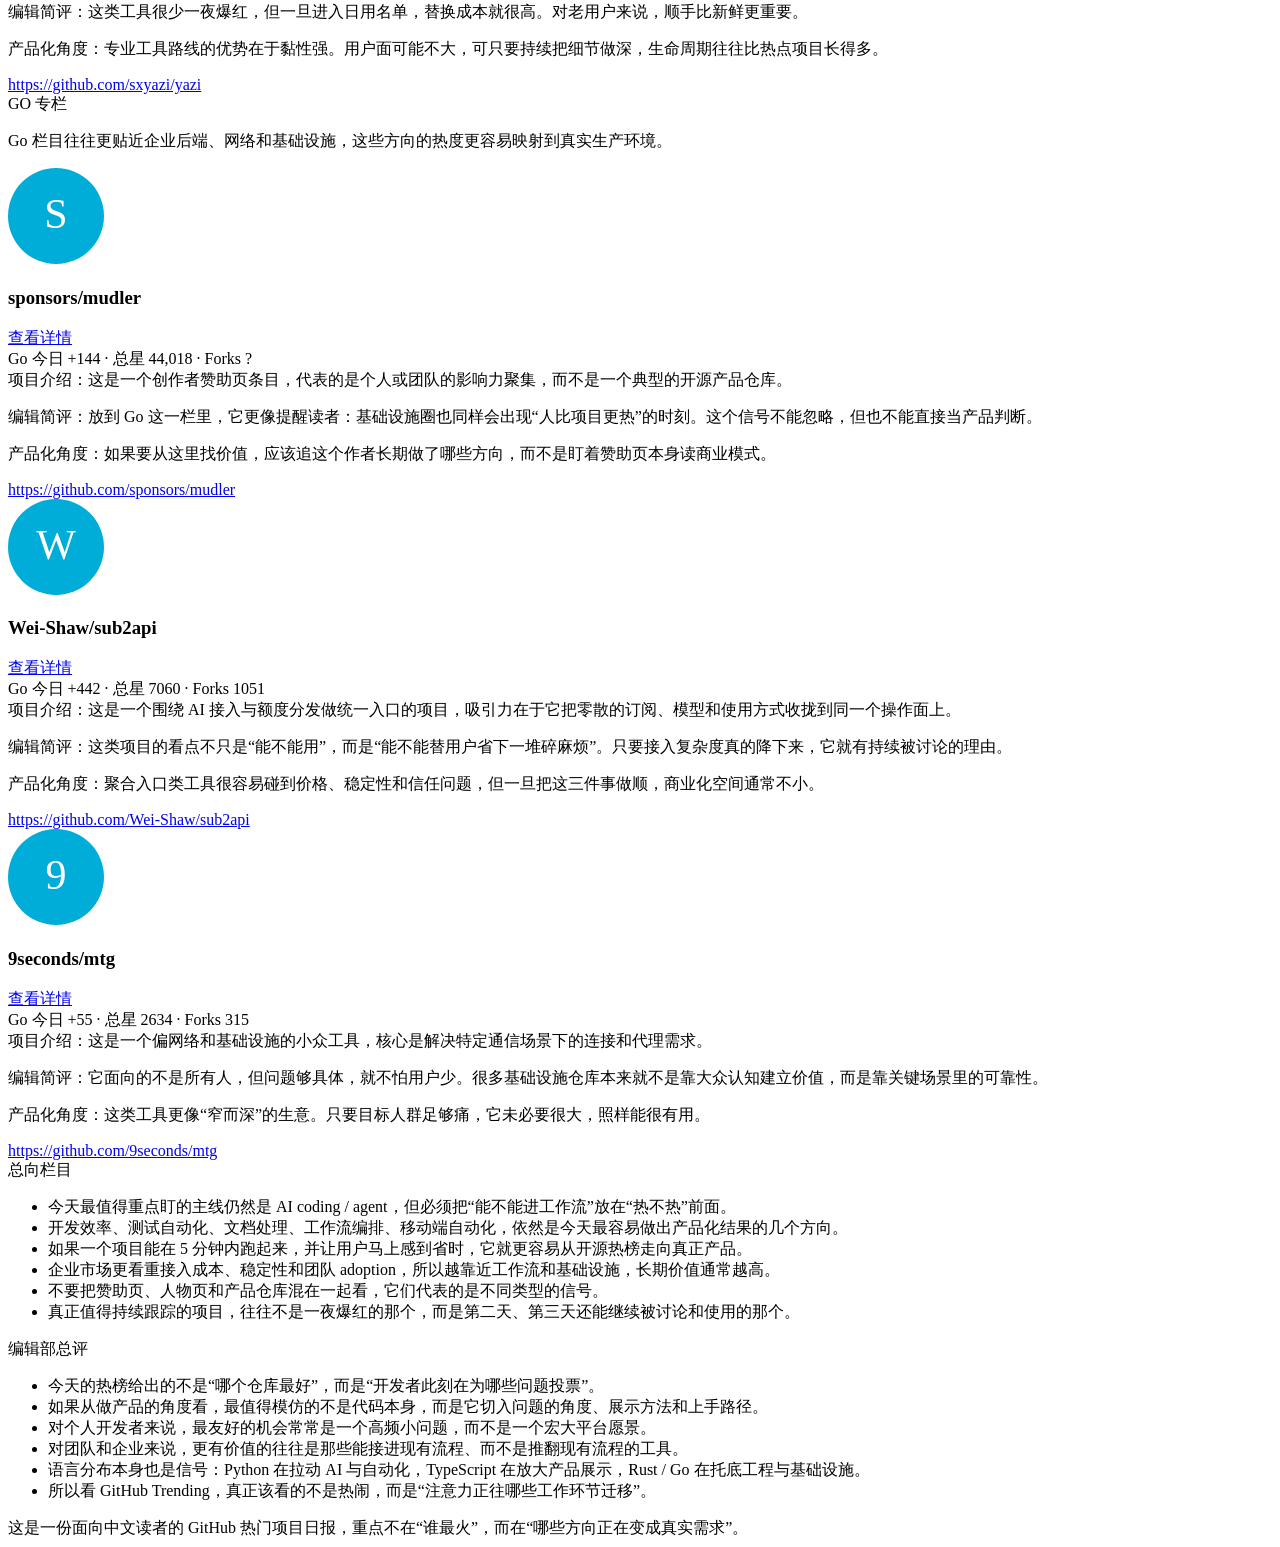
==== commit 3b65ec9e: "chore: publish latest local site snapshot" ====
--- a/archives/2026-03-19-v9.html
+++ b/archives/2026-03-19-v9.html
@@ -1 +1 @@
-<!doctype html><html lang='zh-CN'><head><meta charset='utf-8'/><meta name='viewport' content='width=device-width, initial-scale=1'/><title>GitHub Trends Daily v9 - 2026-03-19</title><link rel='stylesheet' href='./assets/styles.css'/></head><body><div class='wrap'><div class='top'><div class='brand'>GitHub Trends Daily</div><div class='edition'>Edition v9<br>2026-03-19</div></div><div class='sub'>开源热榜日报 · 中文主导版</div><section class='hero'><div class='section'>头版头条</div><div class='hero-grid'><div><div class='hero-kicker'>今日判断</div><h1>AI 与开发效率项目继续霸榜，但真正值得追的，是那些能嵌进工作流的仓库</h1><p>今天的 GitHub Trending 依然由 AI 工具、开发效率和自动化项目主导。单看 star 排名很容易被热闹带偏，但更值得看的，是哪些项目正在切进真实工作环节，哪些项目只是借着话题完成传播。</p><div class='statbox'><div class='stat'><strong>8</strong>头版项目</div><div class='stat'><strong>7</strong>语言分布</div><div class='stat'><strong>中文主导</strong>写法</div></div></div><div class='hero-side'><div class='hero-kicker'>头版导读</div><ul class='hero-list'><li>每个项目现在只保留中文项目介绍，不再放中文摘要那种重复结构。</li><li>项目下方会直接带编辑简评和产品化角度，分析内容下沉到条目本身。</li><li>右侧专栏改为更长的总向栏目，用来承接更完整的观察，不再显得过短。</li></ul><div class='hero-kicker' style='margin-top:14px;'>语言分布</div><ul class='hero-list'><li>Python: 4 个项目进入今日总榜</li><li>JavaScript: 2 个项目进入今日总榜</li><li>Java: 1 个项目进入今日总榜</li><li>Shell: 1 个项目进入今日总榜</li><li>Kotlin: 1 个项目进入今日总榜</li><li>Rust: 1 个项目进入今日总榜</li><li>TypeScript: 1 个项目进入今日总榜</li></ul></div></div></section><div class='grid'><main class='leftcol'><section class='panel'><div class='section'>今日热榜 Top 8</div><article class='repo'><div><img class='avatar' src='[data-uri]' alt='opendataloader-project/opendataloader-pdf'></div><div class='repo-main'><div class='repo-head'><h3 class='title'>#1 opendataloader-project/opendataloader-pdf</h3><a class='detail-btn' href='https://github.com/opendataloader-project/opendataloader-pdf' target='_blank'>查看详情</a></div><div class='meta'><span class='tag'>Java</span> 今日 +1,394 · 总星 4929 · Forks 372</div><div class='introline'>项目介绍：这是一个面向 PDF 文档处理的开源工具，核心目标是把原本难以直接利用的 PDF 内容，转成更适合 AI 读取、解析和自动化处理的数据。</div><div class='commentary'><p>编辑简评：今天增星非常猛，说明这个项目很有传播性。值得继续看它接下来几天能不能稳住热度，以及它到底是靠真正解决问题，还是只靠一波话题效应冲上来。</p><p>产品化角度：最现实的路径仍然是开发者效率工具。但要尽快验证留存和付费，而不是只满足于热榜曝光。</p></div><div class='meta repo-link'><a href='https://github.com/opendataloader-project/opendataloader-pdf' target='_blank'>https://github.com/opendataloader-project/opendataloader-pdf</a></div></div></article><article class='repo'><div><img class='avatar' src='[data-uri]' alt='langchain-ai/open-swe'></div><div class='repo-main'><div class='repo-head'><h3 class='title'>#2 langchain-ai/open-swe</h3><a class='detail-btn' href='https://github.com/langchain-ai/open-swe' target='_blank'>查看详情</a></div><div class='meta'><span class='tag'>Python</span> 今日 +955 · 总星 6802 · Forks 854</div><div class='introline'>项目介绍：这是一个偏工程执行型的开源编码 Agent 项目，目标不是单纯聊天，而是让模型直接介入真实的软件开发流程。</div><div class='commentary'><p>编辑简评：这类项目踩中的是当下最热的 AI coding 主线。真正值得观察的，不是它看起来多聪明，而是它到底能不能减少工程师的真实操作步骤。</p><p>产品化角度：最现实的路径仍然是开发者效率工具。但要尽快验证留存和付费，而不是只满足于热榜曝光。</p></div><div class='meta repo-link'><a href='https://github.com/langchain-ai/open-swe' target='_blank'>https://github.com/langchain-ai/open-swe</a></div></div></article><article class='repo'><div><img class='avatar' src='[data-uri]' alt='sponsors/obra'></div><div class='repo-main'><div class='repo-head'><h3 class='title'>#3 sponsors/obra</h3><a class='detail-btn' href='https://github.com/sponsors/obra' target='_blank'>查看详情</a></div><div class='meta'><span class='tag'>Shell</span> 今日 +3,476 · 总星 98,194 · Forks ?</div><div class='introline'>项目介绍：这是一个创作者赞助页条目，代表的是个人或团队的影响力聚集，而不是一个典型的开源产品仓库。</div><div class='commentary'><p>编辑简评：这个条目更像“人物热度信号”，不太适合直接按产品项目去理解。它说明社区注意力在往某个创作者身上集中，但不代表这里就有现成的产品机会。</p><p>产品化角度：先看它解决的问题是不是高频、是不是刚需，再决定它更适合做大众产品还是垂直专业工具。</p></div><div class='meta repo-link'><a href='https://github.com/sponsors/obra' target='_blank'>https://github.com/sponsors/obra</a></div></div></article><article class='repo'><div><img class='avatar' src='[data-uri]' alt='jarrodwatts/claude-hud'></div><div class='repo-main'><div class='repo-head'><h3 class='title'>#4 jarrodwatts/claude-hud</h3><a class='detail-btn' href='https://github.com/jarrodwatts/claude-hud' target='_blank'>查看详情</a></div><div class='meta'><span class='tag'>JavaScript</span> 今日 +1,851 · 总星 8105 · Forks 335</div><div class='introline'>项目介绍：这是一个偏工程执行型的开源编码 Agent 项目，目标不是单纯聊天，而是让模型直接介入真实的软件开发流程。</div><div class='commentary'><p>编辑简评：今天增星非常猛，说明这个项目很有传播性。值得继续看它接下来几天能不能稳住热度，以及它到底是靠真正解决问题，还是只靠一波话题效应冲上来。</p><p>产品化角度：最现实的路径仍然是开发者效率工具。但要尽快验证留存和付费，而不是只满足于热榜曝光。</p></div><div class='meta repo-link'><a href='https://github.com/jarrodwatts/claude-hud' target='_blank'>https://github.com/jarrodwatts/claude-hud</a></div></div></article><article class='repo'><div><img class='avatar' src='[data-uri]' alt='sponsors/unslothai'></div><div class='repo-main'><div class='repo-head'><h3 class='title'>#5 sponsors/unslothai</h3><a class='detail-btn' href='https://github.com/sponsors/unslothai' target='_blank'>查看详情</a></div><div class='meta'><span class='tag'>Python</span> 今日 +1,259 · 总星 56,398 · Forks ?</div><div class='introline'>项目介绍：这是一个创作者赞助页条目，代表的是个人或团队的影响力聚集，而不是一个典型的开源产品仓库。</div><div class='commentary'><p>编辑简评：这个条目更像“人物热度信号”，不太适合直接按产品项目去理解。它说明社区注意力在往某个创作者身上集中，但不代表这里就有现成的产品机会。</p><p>产品化角度：先看它解决的问题是不是高频、是不是刚需，再决定它更适合做大众产品还是垂直专业工具。</p></div><div class='meta repo-link'><a href='https://github.com/sponsors/unslothai' target='_blank'>https://github.com/sponsors/unslothai</a></div></div></article><article class='repo'><div><img class='avatar' src='[data-uri]' alt='mobile-dev-inc/Maestro'></div><div class='repo-main'><div class='repo-head'><h3 class='title'>#6 mobile-dev-inc/Maestro</h3><a class='detail-btn' href='https://github.com/mobile-dev-inc/Maestro' target='_blank'>查看详情</a></div><div class='meta'><span class='tag'>Kotlin</span> 今日 +469 · 总星 12220 · Forks 696</div><div class='introline'>项目介绍：这是一个自动化测试方向的项目，重点是降低移动端和 Web 端端到端测试的编写与执行门槛。</div><div class='commentary'><p>编辑简评：这是一个有明确使用场景的上升项目。它是否值得长期关注，关键看它能不能进入高频使用，而不是只停留在围观层面。</p><p>产品化角度：这类项目更适合往团队协作、自动化平台、企业工作流集成方向发展，因为它服务的是持续发生、可重复购买的需求。</p></div><div class='meta repo-link'><a href='https://github.com/mobile-dev-inc/Maestro' target='_blank'>https://github.com/mobile-dev-inc/Maestro</a></div></div></article><article class='repo'><div><img class='avatar' src='[data-uri]' alt='newton-physics/newton'></div><div class='repo-main'><div class='repo-head'><h3 class='title'>#7 newton-physics/newton</h3><a class='detail-btn' href='https://github.com/newton-physics/newton' target='_blank'>查看详情</a></div><div class='meta'><span class='tag'>Python</span> 今日 +345 · 总星 3106 · Forks 338</div><div class='introline'>项目介绍：这是一个偏底层研究和工程仿真的项目，适合机器人、物理模拟和高性能计算场景。</div><div class='commentary'><p>编辑简评：这是一个有明确使用场景的上升项目。它是否值得长期关注，关键看它能不能进入高频使用，而不是只停留在围观层面。</p><p>产品化角度：先看它解决的问题是不是高频、是不是刚需，再决定它更适合做大众产品还是垂直专业工具。</p></div><div class='meta repo-link'><a href='https://github.com/newton-physics/newton' target='_blank'>https://github.com/newton-physics/newton</a></div></div></article><article class='repo'><div><img class='avatar' src='[data-uri]' alt='louis-e/arnis'></div><div class='repo-main'><div class='repo-head'><h3 class='title'>#8 louis-e/arnis</h3><a class='detail-btn' href='https://github.com/louis-e/arnis' target='_blank'>查看详情</a></div><div class='meta'><span class='tag'>Rust</span> 今日 +918 · 总星 10292 · Forks 936</div><div class='introline'>项目介绍：这是一个近期在开发者社区里快速升温的开源项目，主要价值在于提升某个具体工作环节的效率，或者把一个原本复杂的流程做得更容易上手。</div><div class='commentary'><p>编辑简评：这类项目不一定最会制造话题，但更容易沉淀成长期有价值的底层工具。它们往往更适合拿来判断真正的工程趋势。</p><p>产品化角度：最现实的路径仍然是开发者效率工具。但要尽快验证留存和付费，而不是只满足于热榜曝光。</p></div><div class='meta repo-link'><a href='https://github.com/louis-e/arnis' target='_blank'>https://github.com/louis-e/arnis</a></div></div></article></section><section class='panel'><div class='section'>PYTHON 专栏</div><p class='mini'>Python 栏目里最值得看的是 AI 与自动化工具，它们往往最先反映开发者今天最愿意为哪种效率提升买单。</p><article class='repo'><div><img class='avatar' src='[data-uri]' alt='langchain-ai/open-swe'></div><div class='repo-main'><div class='repo-head'><h3 class='title'>langchain-ai/open-swe</h3><a class='detail-btn' href='https://github.com/langchain-ai/open-swe' target='_blank'>查看详情</a></div><div class='meta'><span class='tag'>Python</span> 今日 +955 · 总星 6802 · Forks 853</div><div class='introline'>项目介绍：这是一个偏工程执行型的开源编码 Agent 项目，目标不是单纯聊天，而是让模型直接介入真实的软件开发流程。</div><div class='commentary'><p>编辑简评：这类项目踩中的是当下最热的 AI coding 主线。真正值得观察的，不是它看起来多聪明，而是它到底能不能减少工程师的真实操作步骤。</p><p>产品化角度：最现实的路径仍然是开发者效率工具。但要尽快验证留存和付费，而不是只满足于热榜曝光。</p></div><div class='meta repo-link'><a href='https://github.com/langchain-ai/open-swe' target='_blank'>https://github.com/langchain-ai/open-swe</a></div></div></article><article class='repo'><div><img class='avatar' src='[data-uri]' alt='sponsors/unslothai'></div><div class='repo-main'><div class='repo-head'><h3 class='title'>sponsors/unslothai</h3><a class='detail-btn' href='https://github.com/sponsors/unslothai' target='_blank'>查看详情</a></div><div class='meta'><span class='tag'>Python</span> 今日 +1,259 · 总星 56,398 · Forks ?</div><div class='introline'>项目介绍：这是一个创作者赞助页条目，代表的是个人或团队的影响力聚集，而不是一个典型的开源产品仓库。</div><div class='commentary'><p>编辑简评：这个条目更像“人物热度信号”，不太适合直接按产品项目去理解。它说明社区注意力在往某个创作者身上集中，但不代表这里就有现成的产品机会。</p><p>产品化角度：先看它解决的问题是不是高频、是不是刚需，再决定它更适合做大众产品还是垂直专业工具。</p></div><div class='meta repo-link'><a href='https://github.com/sponsors/unslothai' target='_blank'>https://github.com/sponsors/unslothai</a></div></div></article><article class='repo'><div><img class='avatar' src='[data-uri]' alt='newton-physics/newton'></div><div class='repo-main'><div class='repo-head'><h3 class='title'>newton-physics/newton</h3><a class='detail-btn' href='https://github.com/newton-physics/newton' target='_blank'>查看详情</a></div><div class='meta'><span class='tag'>Python</span> 今日 +345 · 总星 3106 · Forks 338</div><div class='introline'>项目介绍：这是一个偏底层研究和工程仿真的项目，适合机器人、物理模拟和高性能计算场景。</div><div class='commentary'><p>编辑简评：这是一个有明确使用场景的上升项目。它是否值得长期关注，关键看它能不能进入高频使用，而不是只停留在围观层面。</p><p>产品化角度：先看它解决的问题是不是高频、是不是刚需，再决定它更适合做大众产品还是垂直专业工具。</p></div><div class='meta repo-link'><a href='https://github.com/newton-physics/newton' target='_blank'>https://github.com/newton-physics/newton</a></div></div></article></section><section class='panel'><div class='section'>TYPESCRIPT 专栏</div><p class='mini'>TypeScript 栏目更像是产品表现层，适合看交互包装、界面设计以及什么样的项目最容易被一眼看懂。</p><article class='repo'><div><img class='avatar' src='[data-uri]' alt='shareAI-lab/learn-claude-code'></div><div class='repo-main'><div class='repo-head'><h3 class='title'>shareAI-lab/learn-claude-code</h3><a class='detail-btn' href='https://github.com/shareAI-lab/learn-claude-code' target='_blank'>查看详情</a></div><div class='meta'><span class='tag'>TypeScript</span> 今日 +1,458 · 总星 33230 · Forks 5439</div><div class='introline'>项目介绍：这是一个偏工程执行型的开源编码 Agent 项目，目标不是单纯聊天，而是让模型直接介入真实的软件开发流程。</div><div class='commentary'><p>编辑简评：今天增星非常猛，说明这个项目很有传播性。值得继续看它接下来几天能不能稳住热度，以及它到底是靠真正解决问题，还是只靠一波话题效应冲上来。</p><p>产品化角度：最现实的路径仍然是开发者效率工具。但要尽快验证留存和付费，而不是只满足于热榜曝光。</p></div><div class='meta repo-link'><a href='https://github.com/shareAI-lab/learn-claude-code' target='_blank'>https://github.com/shareAI-lab/learn-claude-code</a></div></div></article><article class='repo'><div><img class='avatar' src='[data-uri]' alt='Nutlope/logocreator'></div><div class='repo-main'><div class='repo-head'><h3 class='title'>Nutlope/logocreator</h3><a class='detail-btn' href='https://github.com/Nutlope/logocreator' target='_blank'>查看详情</a></div><div class='meta'><span class='tag'>TypeScript</span> 今日 +50 · 总星 6486 · Forks 618</div><div class='introline'>项目介绍：这是一个生成式创作工具，瞄准的是更轻量、更消费级的设计需求，用 AI 直接生成可用结果。</div><div class='commentary'><p>编辑简评：这类项目通常在展示和产品包装上更强，很适合观察交互思路和用户第一眼感知，但也要警惕它只是“看起来很完整”。</p><p>产品化角度：最现实的路径仍然是开发者效率工具。但要尽快验证留存和付费，而不是只满足于热榜曝光。</p></div><div class='meta repo-link'><a href='https://github.com/Nutlope/logocreator' target='_blank'>https://github.com/Nutlope/logocreator</a></div></div></article><article class='repo'><div><img class='avatar' src='[data-uri]' alt='DaKheera47/job-ops'></div><div class='repo-main'><div class='repo-head'><h3 class='title'>DaKheera47/job-ops</h3><a class='detail-btn' href='https://github.com/DaKheera47/job-ops' target='_blank'>查看详情</a></div><div class='meta'><span class='tag'>TypeScript</span> 今日 +131 · 总星 1955 · Forks 192</div><div class='introline'>项目介绍：这是一个近期在开发者社区里快速升温的开源项目，主要价值在于提升某个具体工作环节的效率，或者把一个原本复杂的流程做得更容易上手。</div><div class='commentary'><p>编辑简评：这类项目通常在展示和产品包装上更强，很适合观察交互思路和用户第一眼感知，但也要警惕它只是“看起来很完整”。</p><p>产品化角度：先看它解决的问题是不是高频、是不是刚需，再决定它更适合做大众产品还是垂直专业工具。</p></div><div class='meta repo-link'><a href='https://github.com/DaKheera47/job-ops' target='_blank'>https://github.com/DaKheera47/job-ops</a></div></div></article></section><section class='panel'><div class='section'>RUST 专栏</div><p class='mini'>Rust 栏目通常更接近长期工程价值，虽然热度未必最爆，但常常代表更扎实的底层能力和性能诉求。</p><article class='repo'><div><img class='avatar' src='[data-uri]' alt='louis-e/arnis'></div><div class='repo-main'><div class='repo-head'><h3 class='title'>louis-e/arnis</h3><a class='detail-btn' href='https://github.com/louis-e/arnis' target='_blank'>查看详情</a></div><div class='meta'><span class='tag'>Rust</span> 今日 +918 · 总星 10293 · Forks 936</div><div class='introline'>项目介绍：这是一个近期在开发者社区里快速升温的开源项目，主要价值在于提升某个具体工作环节的效率，或者把一个原本复杂的流程做得更容易上手。</div><div class='commentary'><p>编辑简评：这类项目不一定最会制造话题，但更容易沉淀成长期有价值的底层工具。它们往往更适合拿来判断真正的工程趋势。</p><p>产品化角度：最现实的路径仍然是开发者效率工具。但要尽快验证留存和付费，而不是只满足于热榜曝光。</p></div><div class='meta repo-link'><a href='https://github.com/louis-e/arnis' target='_blank'>https://github.com/louis-e/arnis</a></div></div></article><article class='repo'><div><img class='avatar' src='[data-uri]' alt='tempoxyz/tempo'></div><div class='repo-main'><div class='repo-head'><h3 class='title'>tempoxyz/tempo</h3><a class='detail-btn' href='https://github.com/tempoxyz/tempo' target='_blank'>查看详情</a></div><div class='meta'><span class='tag'>Rust</span> 今日 +23 · 总星 865 · Forks 251</div><div class='introline'>项目介绍：这是一个近期在开发者社区里快速升温的开源项目，主要价值在于提升某个具体工作环节的效率，或者把一个原本复杂的流程做得更容易上手。</div><div class='commentary'><p>编辑简评：这类项目不一定最会制造话题，但更容易沉淀成长期有价值的底层工具。它们往往更适合拿来判断真正的工程趋势。</p><p>产品化角度：最现实的路径仍然是开发者效率工具。但要尽快验证留存和付费，而不是只满足于热榜曝光。</p></div><div class='meta repo-link'><a href='https://github.com/tempoxyz/tempo' target='_blank'>https://github.com/tempoxyz/tempo</a></div></div></article><article class='repo'><div><img class='avatar' src='[data-uri]' alt='sxyazi/yazi'></div><div class='repo-main'><div class='repo-head'><h3 class='title'>sxyazi/yazi</h3><a class='detail-btn' href='https://github.com/sxyazi/yazi' target='_blank'>查看详情</a></div><div class='meta'><span class='tag'>Rust</span> 今日 +163 · 总星 34748 · Forks 765</div><div class='introline'>项目介绍：这是一个面向重度开发者和终端用户的高性能工具型项目，强调速度、键盘效率和日常使用体验。</div><div class='commentary'><p>编辑简评：这类项目不一定最会制造话题，但更容易沉淀成长期有价值的底层工具。它们往往更适合拿来判断真正的工程趋势。</p><p>产品化角度：这类项目更适合走专业工具路线。用户面不会特别广，但目标人群的需求更深，也更可能为稳定性和效率买单。</p></div><div class='meta repo-link'><a href='https://github.com/sxyazi/yazi' target='_blank'>https://github.com/sxyazi/yazi</a></div></div></article></section><section class='panel'><div class='section'>GO 专栏</div><p class='mini'>Go 栏目往往更贴近企业后端、网络和基础设施，这些方向的热度更容易映射到真实生产环境。</p><article class='repo'><div><img class='avatar' src='[data-uri]' alt='sponsors/mudler'></div><div class='repo-main'><div class='repo-head'><h3 class='title'>sponsors/mudler</h3><a class='detail-btn' href='https://github.com/sponsors/mudler' target='_blank'>查看详情</a></div><div class='meta'><span class='tag'>Go</span> 今日 +144 · 总星 44,018 · Forks ?</div><div class='introline'>项目介绍：这是一个创作者赞助页条目，代表的是个人或团队的影响力聚集，而不是一个典型的开源产品仓库。</div><div class='commentary'><p>编辑简评：这个条目更像“人物热度信号”，不太适合直接按产品项目去理解。它说明社区注意力在往某个创作者身上集中，但不代表这里就有现成的产品机会。</p><p>产品化角度：先看它解决的问题是不是高频、是不是刚需，再决定它更适合做大众产品还是垂直专业工具。</p></div><div class='meta repo-link'><a href='https://github.com/sponsors/mudler' target='_blank'>https://github.com/sponsors/mudler</a></div></div></article><article class='repo'><div><img class='avatar' src='[data-uri]' alt='Wei-Shaw/sub2api'></div><div class='repo-main'><div class='repo-head'><h3 class='title'>Wei-Shaw/sub2api</h3><a class='detail-btn' href='https://github.com/Wei-Shaw/sub2api' target='_blank'>查看详情</a></div><div class='meta'><span class='tag'>Go</span> 今日 +442 · 总星 7060 · Forks 1051</div><div class='introline'>项目介绍：这是一个近期在开发者社区里快速升温的开源项目，主要价值在于提升某个具体工作环节的效率，或者把一个原本复杂的流程做得更容易上手。</div><div class='commentary'><p>编辑简评：这类项目不一定最会制造话题，但更容易沉淀成长期有价值的底层工具。它们往往更适合拿来判断真正的工程趋势。</p><p>产品化角度：最现实的路径仍然是开发者效率工具。但要尽快验证留存和付费，而不是只满足于热榜曝光。</p></div><div class='meta repo-link'><a href='https://github.com/Wei-Shaw/sub2api' target='_blank'>https://github.com/Wei-Shaw/sub2api</a></div></div></article><article class='repo'><div><img class='avatar' src='[data-uri]' alt='9seconds/mtg'></div><div class='repo-main'><div class='repo-head'><h3 class='title'>9seconds/mtg</h3><a class='detail-btn' href='https://github.com/9seconds/mtg' target='_blank'>查看详情</a></div><div class='meta'><span class='tag'>Go</span> 今日 +55 · 总星 2634 · Forks 315</div><div class='introline'>项目介绍：这是一个偏网络和基础设施的小众工具，核心是解决特定通信场景下的连接和代理需求。</div><div class='commentary'><p>编辑简评：这类项目不一定最会制造话题，但更容易沉淀成长期有价值的底层工具。它们往往更适合拿来判断真正的工程趋势。</p><p>产品化角度：先看它解决的问题是不是高频、是不是刚需，再决定它更适合做大众产品还是垂直专业工具。</p></div><div class='meta repo-link'><a href='https://github.com/9seconds/mtg' target='_blank'>https://github.com/9seconds/mtg</a></div></div></article></section></main><aside class='rightcol'><section class='card'><div class='section'>总向栏目</div><ul class='small'><li>今天最值得重点盯的主线仍然是 AI coding / agent，但必须把“能不能进工作流”放在“热不热”前面。</li><li>开发效率、测试自动化、文档处理、工作流编排、移动端自动化，依然是今天最容易做出产品化结果的几个方向。</li><li>如果一个项目能在 5 分钟内跑起来，并让用户马上感到省时，它就更容易从开源热榜走向真正产品。</li><li>企业市场更看重接入成本、稳定性和团队 adoption，所以越靠近工作流和基础设施，长期价值通常越高。</li><li>不要把赞助页、人物页和产品仓库混在一起看，它们代表的是不同类型的信号。</li><li>真正值得持续跟踪的项目，往往不是一夜爆红的那个，而是第二天、第三天还能继续被讨论和使用的那个。</li></ul></section><section class='card'><div class='section'>编辑部总评</div><ul class='small'><li>今天的热榜给出的不是“哪个仓库最好”，而是“开发者此刻在为哪些问题投票”。</li><li>如果从做产品的角度看，最值得模仿的不是代码本身，而是它切入问题的角度、展示方法和上手路径。</li><li>对个人开发者来说，最友好的机会常常是一个高频小问题，而不是一个宏大平台愿景。</li><li>对团队和企业来说，更有价值的往往是那些能接进现有流程、而不是推翻现有流程的工具。</li><li>语言分布本身也是信号：Python 在拉动 AI 与自动化，TypeScript 在放大产品展示，Rust / Go 在托底工程与基础设施。</li><li>所以看 GitHub Trending，真正该看的不是热闹，而是“注意力正往哪些工作环节迁移”。</li></ul></section></aside></div><div class='footer'>Generated from GitHub Trending + GitHub API + README extraction · aligned layout / Chinese-first presentation</div></div></body></html>+<!doctype html><html lang='zh-CN'><head><meta charset='utf-8'/><meta name='viewport' content='width=device-width, initial-scale=1'/><title>GitHub Trends Daily v9 - 2026-03-19</title><link rel='stylesheet' href='./assets/styles.css'/></head><body><div class='wrap'><div class='top'><div class='brand'>GitHub Trends Daily</div><div class='edition'>Edition v9<br>2026-03-19</div></div><div class='sub'>开源热榜日报 · 中文主导版</div><section class='hero'><div class='section'>头版头条</div><div class='hero-grid'><div><div class='hero-kicker'>今日判断</div><h1>AI 与开发效率项目继续霸榜，但真正值得追的，是那些能嵌进工作流的仓库</h1><p>今天的 GitHub Trending 依然由 AI 工具、开发效率和自动化项目主导。单看 star 排名很容易被热闹带偏，但更值得看的，是哪些项目正在切进真实工作环节，哪些项目只是借着话题完成传播。</p><div class='statbox'><div class='stat'><strong>8</strong>头版项目</div><div class='stat'><strong>7</strong>语言分布</div><div class='stat'><strong>中文主导</strong>写法</div></div></div><div class='hero-side'><div class='hero-kicker'>头版导读</div><ul class='hero-list'><li>每个项目现在只保留中文项目介绍，不再放中文摘要那种重复结构。</li><li>项目下方会直接带编辑简评和产品化角度，分析内容下沉到条目本身。</li><li>右侧专栏改为更长的总向栏目，用来承接更完整的观察，不再显得过短。</li></ul><div class='hero-kicker' style='margin-top:14px;'>语言分布</div><ul class='hero-list'><li>Python: 4 个项目进入今日总榜</li><li>JavaScript: 2 个项目进入今日总榜</li><li>Java: 1 个项目进入今日总榜</li><li>Shell: 1 个项目进入今日总榜</li><li>Kotlin: 1 个项目进入今日总榜</li><li>Rust: 1 个项目进入今日总榜</li><li>TypeScript: 1 个项目进入今日总榜</li></ul></div></div></section><div class='grid'><main class='leftcol'><section class='panel'><div class='section'>今日热榜 Top 8</div><article class='repo'><div><img class='avatar' src='[data-uri]' alt='opendataloader-project/opendataloader-pdf'></div><div class='repo-main'><div class='repo-head'><h3 class='title'>#1 opendataloader-project/opendataloader-pdf</h3><a class='detail-btn' href='https://github.com/opendataloader-project/opendataloader-pdf' target='_blank'>查看详情</a></div><div class='meta'><span class='tag'>Java</span> 今日 +1,394 · 总星 4929 · Forks 372</div><div class='introline'>项目介绍：这是一个面向 PDF 文档处理的开源工具，核心目标是把原本难以直接利用的 PDF 内容，转成更适合 AI 读取、解析和自动化处理的数据。</div><div class='commentary'><p>编辑简评：今天增星很猛，先别急着把它当成“必追新王”。更值得看的是，真实做文档处理的人会不会把它留下来，而不只是围观一轮就散。</p><p>产品化角度：文档清洗一直是硬需求，但真正能跑起来的产品，拼的是接入成本、解析稳定性和后续工作流衔接，而不只是一次展示效果。</p></div><div class='meta repo-link'><a href='https://github.com/opendataloader-project/opendataloader-pdf' target='_blank'>https://github.com/opendataloader-project/opendataloader-pdf</a></div></div></article><article class='repo'><div><img class='avatar' src='[data-uri]' alt='langchain-ai/open-swe'></div><div class='repo-main'><div class='repo-head'><h3 class='title'>#2 langchain-ai/open-swe</h3><a class='detail-btn' href='https://github.com/langchain-ai/open-swe' target='_blank'>查看详情</a></div><div class='meta'><span class='tag'>Python</span> 今日 +955 · 总星 6802 · Forks 854</div><div class='introline'>项目介绍：这是一个偏工程执行型的开源编码 Agent 项目，目标不是单纯聊天，而是让模型直接介入真实的软件开发流程。</div><div class='commentary'><p>编辑简评：这条赛道已经很热，所以读者真正该问的不是“它像不像未来”，而是“它到底替工程师省掉了哪几步”。说得越具体，价值越站得住。</p><p>产品化角度：AI coding 工具不缺流量，缺的是稳定交付。谁能把 review、改错、回滚和团队协作接顺，谁才更像产品，而不是演示。</p></div><div class='meta repo-link'><a href='https://github.com/langchain-ai/open-swe' target='_blank'>https://github.com/langchain-ai/open-swe</a></div></div></article><article class='repo'><div><img class='avatar' src='[data-uri]' alt='sponsors/obra'></div><div class='repo-main'><div class='repo-head'><h3 class='title'>#3 sponsors/obra</h3><a class='detail-btn' href='https://github.com/sponsors/obra' target='_blank'>查看详情</a></div><div class='meta'><span class='tag'>Shell</span> 今日 +3,476 · 总星 98,194 · Forks ?</div><div class='introline'>项目介绍：这是一个创作者赞助页条目，代表的是个人或团队的影响力聚集，而不是一个典型的开源产品仓库。</div><div class='commentary'><p>编辑简评：这种条目更像在看“谁突然被很多人点名”，不是在看“哪个仓库今天最好用”。把它和真正的项目仓库混在一列读，判断很容易失真。</p><p>产品化角度：它更像品牌势能，而不是现成产品机会。若真要从中读信号，重点是背后的人在什么方向上聚拢关注，而不是这页本身能卖什么。</p></div><div class='meta repo-link'><a href='https://github.com/sponsors/obra' target='_blank'>https://github.com/sponsors/obra</a></div></div></article><article class='repo'><div><img class='avatar' src='[data-uri]' alt='jarrodwatts/claude-hud'></div><div class='repo-main'><div class='repo-head'><h3 class='title'>#4 jarrodwatts/claude-hud</h3><a class='detail-btn' href='https://github.com/jarrodwatts/claude-hud' target='_blank'>查看详情</a></div><div class='meta'><span class='tag'>JavaScript</span> 今日 +1,851 · 总星 8105 · Forks 335</div><div class='introline'>项目介绍：这是一个偏工程执行型的开源编码 Agent 项目，目标不是单纯聊天，而是让模型直接介入真实的软件开发流程。</div><div class='commentary'><p>编辑简评：它很容易吸引眼球，因为“把过程可视化”本身就很适合传播。可真正留下用户的，还是它有没有把原本模糊、焦虑、不可控的体验变得更透明。</p><p>产品化角度：开发者愿意为可见性买单，但前提是信息真的有用。若只是热闹地显示状态，而不能帮助判断风险和下一步，它就更像配件而不是主工具。</p></div><div class='meta repo-link'><a href='https://github.com/jarrodwatts/claude-hud' target='_blank'>https://github.com/jarrodwatts/claude-hud</a></div></div></article><article class='repo'><div><img class='avatar' src='[data-uri]' alt='sponsors/unslothai'></div><div class='repo-main'><div class='repo-head'><h3 class='title'>#5 sponsors/unslothai</h3><a class='detail-btn' href='https://github.com/sponsors/unslothai' target='_blank'>查看详情</a></div><div class='meta'><span class='tag'>Python</span> 今日 +1,259 · 总星 56,398 · Forks ?</div><div class='introline'>项目介绍：这是一个创作者赞助页条目，代表的是个人或团队的影响力聚集，而不是一个典型的开源产品仓库。</div><div class='commentary'><p>编辑简评：这种页面的热度，更多说明“这个名字正在被追”，不说明“这个页面上的东西已经被验证”。读者如果只看排名，很容易把人物势能误判成产品成熟度。</p><p>产品化角度：真正有价值的线索不在赞助页本身，而在它背后的方法、工具链和社区号召力能不能外溢成可持续产品。</p></div><div class='meta repo-link'><a href='https://github.com/sponsors/unslothai' target='_blank'>https://github.com/sponsors/unslothai</a></div></div></article><article class='repo'><div><img class='avatar' src='[data-uri]' alt='mobile-dev-inc/Maestro'></div><div class='repo-main'><div class='repo-head'><h3 class='title'>#6 mobile-dev-inc/Maestro</h3><a class='detail-btn' href='https://github.com/mobile-dev-inc/Maestro' target='_blank'>查看详情</a></div><div class='meta'><span class='tag'>Kotlin</span> 今日 +469 · 总星 12220 · Forks 696</div><div class='introline'>项目介绍：这是一个自动化测试方向的项目，重点是降低移动端和 Web 端端到端测试的编写与执行门槛。</div><div class='commentary'><p>编辑简评：它的场景是清楚的，所以判断反而更直接：团队会不会把它纳入日常测试流程。如果答案是会，那它的价值比一堆热闹的 AI 新玩具更扎实。</p><p>产品化角度：测试工具要做大，通常不是靠“更酷”，而是靠更稳、更省时、更容易接进 CI 和团队协作流程。</p></div><div class='meta repo-link'><a href='https://github.com/mobile-dev-inc/Maestro' target='_blank'>https://github.com/mobile-dev-inc/Maestro</a></div></div></article><article class='repo'><div><img class='avatar' src='[data-uri]' alt='newton-physics/newton'></div><div class='repo-main'><div class='repo-head'><h3 class='title'>#7 newton-physics/newton</h3><a class='detail-btn' href='https://github.com/newton-physics/newton' target='_blank'>查看详情</a></div><div class='meta'><span class='tag'>Python</span> 今日 +345 · 总星 3106 · Forks 338</div><div class='introline'>项目介绍：这是一个偏底层研究和工程仿真的项目，适合机器人、物理模拟和高性能计算场景。</div><div class='commentary'><p>编辑简评：这不是那种一眼就会出圈的大众项目，但它服务的问题足够真实。对真正做机器人或仿真的人来说，工具深度往往比热搜位置重要得多。</p><p>产品化角度：这类项目更像专业市场生意，用户不会特别广，却可能更愿意为性能、精度和长期维护买单。</p></div><div class='meta repo-link'><a href='https://github.com/newton-physics/newton' target='_blank'>https://github.com/newton-physics/newton</a></div></div></article><article class='repo'><div><img class='avatar' src='[data-uri]' alt='louis-e/arnis'></div><div class='repo-main'><div class='repo-head'><h3 class='title'>#8 louis-e/arnis</h3><a class='detail-btn' href='https://github.com/louis-e/arnis' target='_blank'>查看详情</a></div><div class='meta'><span class='tag'>Rust</span> 今日 +918 · 总星 10292 · Forks 936</div><div class='introline'>项目介绍：这是一个把现实地理信息高精度映射到 Minecraft 世界的工具，项目很抓眼球，但价值不只停留在“好玩”，还在于它把复杂生成流程做成了可执行的产物。</div><div class='commentary'><p>编辑简评：它的传播点非常强，天然适合截图和转发，但有趣的是，它并不只是一个梗项目。只要生成质量和可玩性够稳，热度就可能转成持续使用。</p><p>产品化角度：这类项目未必走传统开发者工具路线，更像内容创作工具或兴趣型平台。核心不是付费入口，而是用户愿不愿意反复生成、分享和二次创作。</p></div><div class='meta repo-link'><a href='https://github.com/louis-e/arnis' target='_blank'>https://github.com/louis-e/arnis</a></div></div></article></section><section class='panel'><div class='section'>PYTHON 专栏</div><p class='mini'>Python 栏目里最值得看的是 AI 与自动化工具，它们往往最先反映开发者今天最愿意为哪种效率提升买单。</p><article class='repo'><div><img class='avatar' src='[data-uri]' alt='langchain-ai/open-swe'></div><div class='repo-main'><div class='repo-head'><h3 class='title'>langchain-ai/open-swe</h3><a class='detail-btn' href='https://github.com/langchain-ai/open-swe' target='_blank'>查看详情</a></div><div class='meta'><span class='tag'>Python</span> 今日 +955 · 总星 6802 · Forks 853</div><div class='introline'>项目介绍：这是一个偏工程执行型的开源编码 Agent 项目，目标不是单纯聊天，而是让模型直接介入真实的软件开发流程。</div><div class='commentary'><p>编辑简评：它的讨论价值在于“执行”二字。很多项目会说自己懂开发，但真正难的是在具体仓库、具体任务里少出错、少返工。</p><p>产品化角度：如果它能在团队环境里稳定承担一部分琐碎工程活，这类工具就有机会从个人尝鲜走向组织采购。</p></div><div class='meta repo-link'><a href='https://github.com/langchain-ai/open-swe' target='_blank'>https://github.com/langchain-ai/open-swe</a></div></div></article><article class='repo'><div><img class='avatar' src='[data-uri]' alt='sponsors/unslothai'></div><div class='repo-main'><div class='repo-head'><h3 class='title'>sponsors/unslothai</h3><a class='detail-btn' href='https://github.com/sponsors/unslothai' target='_blank'>查看详情</a></div><div class='meta'><span class='tag'>Python</span> 今日 +1,259 · 总星 56,398 · Forks ?</div><div class='introline'>项目介绍：这是一个创作者赞助页条目，代表的是个人或团队的影响力聚集，而不是一个典型的开源产品仓库。</div><div class='commentary'><p>编辑简评：把它放在 Python 栏里看，其实是在看社区关注点怎么流动，而不是在看某个 repo 的代码质量。这个信号有价值，但和产品信号不是一回事。</p><p>产品化角度：它更适合作为“趋势温度计”。真要找落地方向，还是得回到它背后那些被反复提及的具体能力。</p></div><div class='meta repo-link'><a href='https://github.com/sponsors/unslothai' target='_blank'>https://github.com/sponsors/unslothai</a></div></div></article><article class='repo'><div><img class='avatar' src='[data-uri]' alt='newton-physics/newton'></div><div class='repo-main'><div class='repo-head'><h3 class='title'>newton-physics/newton</h3><a class='detail-btn' href='https://github.com/newton-physics/newton' target='_blank'>查看详情</a></div><div class='meta'><span class='tag'>Python</span> 今日 +345 · 总星 3106 · Forks 338</div><div class='introline'>项目介绍：这是一个偏底层研究和工程仿真的项目，适合机器人、物理模拟和高性能计算场景。</div><div class='commentary'><p>编辑简评：它不会是最轻松上手的那类仓库，但门槛高也意味着壁垒更真。对专业用户来说，只要结果靠谱，愿意学工具本身。</p><p>产品化角度：这类方向更适合做高价值垂类产品，而不是追求大而泛的用户面。</p></div><div class='meta repo-link'><a href='https://github.com/newton-physics/newton' target='_blank'>https://github.com/newton-physics/newton</a></div></div></article></section><section class='panel'><div class='section'>TYPESCRIPT 专栏</div><p class='mini'>TypeScript 栏目更像是产品表现层，适合看交互包装、界面设计以及什么样的项目最容易被一眼看懂。</p><article class='repo'><div><img class='avatar' src='[data-uri]' alt='shareAI-lab/learn-claude-code'></div><div class='repo-main'><div class='repo-head'><h3 class='title'>shareAI-lab/learn-claude-code</h3><a class='detail-btn' href='https://github.com/shareAI-lab/learn-claude-code' target='_blank'>查看详情</a></div><div class='meta'><span class='tag'>TypeScript</span> 今日 +1,458 · 总星 33230 · Forks 5439</div><div class='introline'>项目介绍：这是一个偏工程执行型的开源编码 Agent 项目，目标不是单纯聊天，而是让模型直接介入真实的软件开发流程。</div><div class='commentary'><p>编辑简评：它抓住的是“人人都想理解 agent 怎么搭”这件事，所以传播不难。问题在于，学完之后，用户会不会真的照着它做，或者把它当参考反复回来翻。</p><p>产品化角度：教程型、范式型项目的机会，往往不在仓库本身，而在配套服务、训练营、工具链或模板化交付。</p></div><div class='meta repo-link'><a href='https://github.com/shareAI-lab/learn-claude-code' target='_blank'>https://github.com/shareAI-lab/learn-claude-code</a></div></div></article><article class='repo'><div><img class='avatar' src='[data-uri]' alt='Nutlope/logocreator'></div><div class='repo-main'><div class='repo-head'><h3 class='title'>Nutlope/logocreator</h3><a class='detail-btn' href='https://github.com/Nutlope/logocreator' target='_blank'>查看详情</a></div><div class='meta'><span class='tag'>TypeScript</span> 今日 +50 · 总星 6486 · Forks 618</div><div class='introline'>项目介绍：这是一个生成式创作工具，瞄准的是更轻量、更消费级的设计需求，用 AI 直接生成可用结果。</div><div class='commentary'><p>编辑简评：这类项目第一眼往往很好看，传播上也吃香，但用户第二次会不会回来，取决于生成质量和修改效率，而不是首页演示多丝滑。</p><p>产品化角度：消费级 AI 工具最怕一次新鲜。谁能把模板、编辑、导出和复用链路做顺，谁更可能从玩具变成常用工具。</p></div><div class='meta repo-link'><a href='https://github.com/Nutlope/logocreator' target='_blank'>https://github.com/Nutlope/logocreator</a></div></div></article><article class='repo'><div><img class='avatar' src='[data-uri]' alt='DaKheera47/job-ops'></div><div class='repo-main'><div class='repo-head'><h3 class='title'>DaKheera47/job-ops</h3><a class='detail-btn' href='https://github.com/DaKheera47/job-ops' target='_blank'>查看详情</a></div><div class='meta'><span class='tag'>TypeScript</span> 今日 +131 · 总星 1955 · Forks 192</div><div class='introline'>项目介绍：这是一个把求职流程系统化、流水线化的工具项目，卖点不在炫技，而在于把原本零散的申请、跟踪和分析动作收拢到一个地方。</div><div class='commentary'><p>编辑简评：它不一定是今天最显眼的仓库，但题目抓得很准：求职这件事本来就充满重复劳动，只要工具真能减负，就很容易形成口碑。</p><p>产品化角度：这类项目更像垂直场景 SaaS 雏形。用户量未必爆炸，但问题足够具体，反而更容易把体验打磨深。</p></div><div class='meta repo-link'><a href='https://github.com/DaKheera47/job-ops' target='_blank'>https://github.com/DaKheera47/job-ops</a></div></div></article></section><section class='panel'><div class='section'>RUST 专栏</div><p class='mini'>Rust 栏目通常更接近长期工程价值，虽然热度未必最爆，但常常代表更扎实的底层能力和性能诉求。</p><article class='repo'><div><img class='avatar' src='[data-uri]' alt='louis-e/arnis'></div><div class='repo-main'><div class='repo-head'><h3 class='title'>louis-e/arnis</h3><a class='detail-btn' href='https://github.com/louis-e/arnis' target='_blank'>查看详情</a></div><div class='meta'><span class='tag'>Rust</span> 今日 +918 · 总星 10293 · Forks 936</div><div class='introline'>项目介绍：这是一个把现实地理信息高精度映射到 Minecraft 世界的工具，项目很抓眼球，但价值不只停留在“好玩”，还在于它把复杂生成流程做成了可执行的产物。</div><div class='commentary'><p>编辑简评：它证明了一件事：底层能力和大众传播并不冲突。只要结果够直观，复杂工程照样能被很多人看懂。</p><p>产品化角度：这类仓库能走出的路不止一种，既可能是创作工具，也可能变成教育、展示甚至社区内容平台的基础设施。</p></div><div class='meta repo-link'><a href='https://github.com/louis-e/arnis' target='_blank'>https://github.com/louis-e/arnis</a></div></div></article><article class='repo'><div><img class='avatar' src='[data-uri]' alt='tempoxyz/tempo'></div><div class='repo-main'><div class='repo-head'><h3 class='title'>tempoxyz/tempo</h3><a class='detail-btn' href='https://github.com/tempoxyz/tempo' target='_blank'>查看详情</a></div><div class='meta'><span class='tag'>Rust</span> 今日 +23 · 总星 865 · Forks 251</div><div class='introline'>项目介绍：这是一个偏支付基础设施方向的项目，主题并不新，但如果真能把吞吐、稳定性和开发接入做顺，长期价值会比短期热度更重要。</div><div class='commentary'><p>编辑简评：它不算今天最热，但这类基础设施项目本来就不是靠热闹取胜。真正重要的是，它是否在解决一个持续存在、而且足够贵的问题。</p><p>产品化角度：支付和链上基础设施的机会向来不在“概念新”，而在“有没有人敢在生产里用”。只要可信度做起来，用户单价往往不低。</p></div><div class='meta repo-link'><a href='https://github.com/tempoxyz/tempo' target='_blank'>https://github.com/tempoxyz/tempo</a></div></div></article><article class='repo'><div><img class='avatar' src='[data-uri]' alt='sxyazi/yazi'></div><div class='repo-main'><div class='repo-head'><h3 class='title'>sxyazi/yazi</h3><a class='detail-btn' href='https://github.com/sxyazi/yazi' target='_blank'>查看详情</a></div><div class='meta'><span class='tag'>Rust</span> 今日 +163 · 总星 34748 · Forks 765</div><div class='introline'>项目介绍：这是一个面向重度开发者和终端用户的高性能工具型项目，强调速度、键盘效率和日常使用体验。</div><div class='commentary'><p>编辑简评：这类工具很少一夜爆红，但一旦进入日用名单，替换成本就很高。对老用户来说，顺手比新鲜更重要。</p><p>产品化角度：专业工具路线的优势在于黏性强。用户面可能不大，可只要持续把细节做深，生命周期往往比热点项目长得多。</p></div><div class='meta repo-link'><a href='https://github.com/sxyazi/yazi' target='_blank'>https://github.com/sxyazi/yazi</a></div></div></article></section><section class='panel'><div class='section'>GO 专栏</div><p class='mini'>Go 栏目往往更贴近企业后端、网络和基础设施，这些方向的热度更容易映射到真实生产环境。</p><article class='repo'><div><img class='avatar' src='[data-uri]' alt='sponsors/mudler'></div><div class='repo-main'><div class='repo-head'><h3 class='title'>sponsors/mudler</h3><a class='detail-btn' href='https://github.com/sponsors/mudler' target='_blank'>查看详情</a></div><div class='meta'><span class='tag'>Go</span> 今日 +144 · 总星 44,018 · Forks ?</div><div class='introline'>项目介绍：这是一个创作者赞助页条目，代表的是个人或团队的影响力聚集，而不是一个典型的开源产品仓库。</div><div class='commentary'><p>编辑简评：放到 Go 这一栏里，它更像提醒读者：基础设施圈也同样会出现“人比项目更热”的时刻。这个信号不能忽略，但也不能直接当产品判断。</p><p>产品化角度：如果要从这里找价值，应该追这个作者长期做了哪些方向，而不是盯着赞助页本身读商业模式。</p></div><div class='meta repo-link'><a href='https://github.com/sponsors/mudler' target='_blank'>https://github.com/sponsors/mudler</a></div></div></article><article class='repo'><div><img class='avatar' src='[data-uri]' alt='Wei-Shaw/sub2api'></div><div class='repo-main'><div class='repo-head'><h3 class='title'>Wei-Shaw/sub2api</h3><a class='detail-btn' href='https://github.com/Wei-Shaw/sub2api' target='_blank'>查看详情</a></div><div class='meta'><span class='tag'>Go</span> 今日 +442 · 总星 7060 · Forks 1051</div><div class='introline'>项目介绍：这是一个围绕 AI 接入与额度分发做统一入口的项目，吸引力在于它把零散的订阅、模型和使用方式收拢到同一个操作面上。</div><div class='commentary'><p>编辑简评：这类项目的看点不只是“能不能用”，而是“能不能替用户省下一堆碎麻烦”。只要接入复杂度真的降下来，它就有持续被讨论的理由。</p><p>产品化角度：聚合入口类工具很容易碰到价格、稳定性和信任问题，但一旦把这三件事做顺，商业化空间通常不小。</p></div><div class='meta repo-link'><a href='https://github.com/Wei-Shaw/sub2api' target='_blank'>https://github.com/Wei-Shaw/sub2api</a></div></div></article><article class='repo'><div><img class='avatar' src='[data-uri]' alt='9seconds/mtg'></div><div class='repo-main'><div class='repo-head'><h3 class='title'>9seconds/mtg</h3><a class='detail-btn' href='https://github.com/9seconds/mtg' target='_blank'>查看详情</a></div><div class='meta'><span class='tag'>Go</span> 今日 +55 · 总星 2634 · Forks 315</div><div class='introline'>项目介绍：这是一个偏网络和基础设施的小众工具，核心是解决特定通信场景下的连接和代理需求。</div><div class='commentary'><p>编辑简评：它面向的不是所有人，但问题够具体，就不怕用户少。很多基础设施仓库本来就不是靠大众认知建立价值，而是靠关键场景里的可靠性。</p><p>产品化角度：这类工具更像“窄而深”的生意。只要目标人群足够痛，它未必要很大，照样能很有用。</p></div><div class='meta repo-link'><a href='https://github.com/9seconds/mtg' target='_blank'>https://github.com/9seconds/mtg</a></div></div></article></section></main><aside class='rightcol'><section class='card'><div class='section'>总向栏目</div><ul class='small'><li>今天最值得重点盯的主线仍然是 AI coding / agent，但必须把“能不能进工作流”放在“热不热”前面。</li><li>开发效率、测试自动化、文档处理、工作流编排、移动端自动化，依然是今天最容易做出产品化结果的几个方向。</li><li>如果一个项目能在 5 分钟内跑起来，并让用户马上感到省时，它就更容易从开源热榜走向真正产品。</li><li>企业市场更看重接入成本、稳定性和团队 adoption，所以越靠近工作流和基础设施，长期价值通常越高。</li><li>不要把赞助页、人物页和产品仓库混在一起看，它们代表的是不同类型的信号。</li><li>真正值得持续跟踪的项目，往往不是一夜爆红的那个，而是第二天、第三天还能继续被讨论和使用的那个。</li></ul></section><section class='card'><div class='section'>编辑部总评</div><ul class='small'><li>今天的热榜给出的不是“哪个仓库最好”，而是“开发者此刻在为哪些问题投票”。</li><li>如果从做产品的角度看，最值得模仿的不是代码本身，而是它切入问题的角度、展示方法和上手路径。</li><li>对个人开发者来说，最友好的机会常常是一个高频小问题，而不是一个宏大平台愿景。</li><li>对团队和企业来说，更有价值的往往是那些能接进现有流程、而不是推翻现有流程的工具。</li><li>语言分布本身也是信号：Python 在拉动 AI 与自动化，TypeScript 在放大产品展示，Rust / Go 在托底工程与基础设施。</li><li>所以看 GitHub Trending，真正该看的不是热闹，而是“注意力正往哪些工作环节迁移”。</li></ul></section></aside></div><div class='footer'>这是一份面向中文读者的 GitHub 热门项目日报，重点不在“谁最火”，而在“哪些方向正在变成真实需求”。</div></div></body></html>
